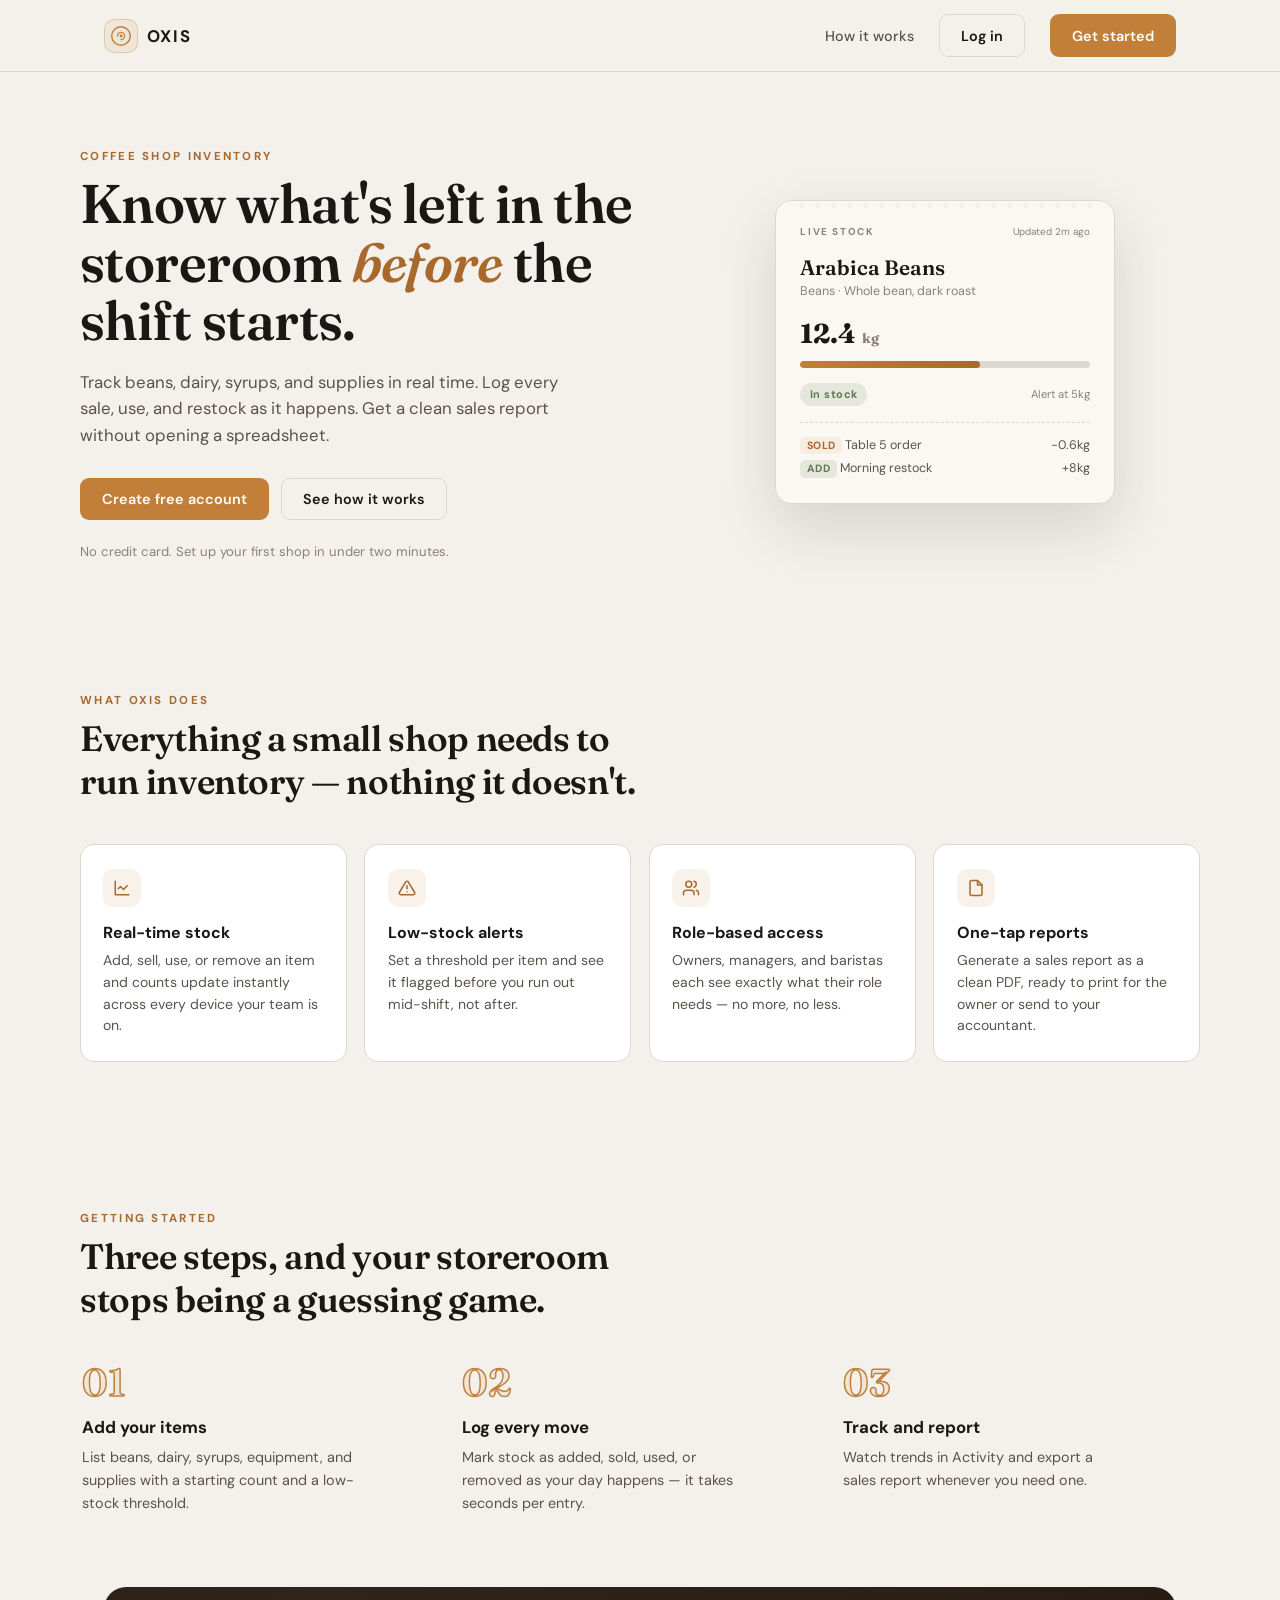
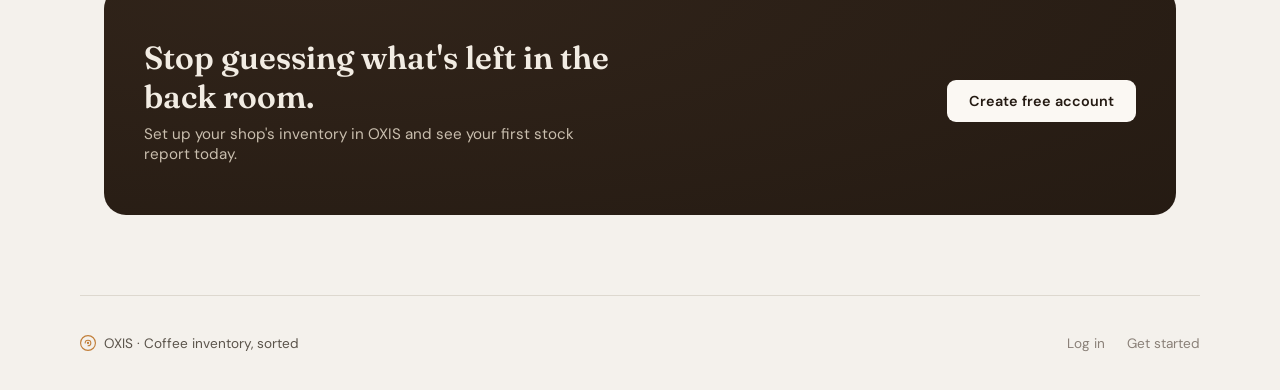
==== index.html @ 385cb4ac "Update index.html" ====
<!DOCTYPE html>
<html lang="en">
<head>
<meta charset="UTF-8">
<meta name="viewport" content="width=device-width, initial-scale=1.0">
<title>OXIS — Coffee Inventory, Sorted</title>
<meta name="description" content="OXIS helps coffee shops track beans, dairy, syrups, and supplies in real time, log every sale and restock, and generate reports in one click.">
<link rel="preconnect" href="https://fonts.googleapis.com">
<link href="https://fonts.googleapis.com/css2?family=Fraunces:opsz,wght@9..144,500;9..144,600;9..144,700&family=DM+Sans:ital,opsz,wght@0,9..40,400;0,9..40,500;0,9..40,600;0,9..40,700;1,9..40,400&display=swap" rel="stylesheet">
<style>
  *,*::before,*::after{box-sizing:border-box;margin:0;padding:0;}
  :root{
    --bg:#f4f1ec;
    --bg2:#ffffff;
    --paper:#fbf8f3;
    --ink:#1a1714;
    --ink2:#5a534a;
    --ink3:#8a8078;
    --border:#ddd8cf;
    --accent:#c17f3a;
    --accent-h:#a8692c;
    --accent-soft:rgba(193,127,58,0.1);
    --ok:#5f7a52;
    --coffee:#241a12;
    --coffee2:#31241a;
    --serif:'Fraunces',serif;
    --sans:'DM Sans',sans-serif;
  }
  html{scroll-behavior:smooth;}
  body{
    font-family:var(--sans);
    background:var(--bg);
    color:var(--ink);
    -webkit-font-smoothing:antialiased;
    overflow-x:hidden;
  }
  a{color:inherit;text-decoration:none;}
  .wrap{max-width:1120px;margin:0 auto;padding:0 1.5rem;}
  .eyebrow{
    font-size:0.72rem;font-weight:700;letter-spacing:0.2em;text-transform:uppercase;
    color:var(--accent-h);
  }

  /* ── NAV ─────────────────────────────────────── */
  .nav{
    position:sticky;top:0;z-index:20;
    background:rgba(244,241,236,0.85);
    backdrop-filter:blur(10px);
    border-bottom:1px solid var(--border);
  }
  .nav-inner{
    max-width:1120px;margin:0 auto;padding:0.9rem 1.5rem;
    display:flex;align-items:center;justify-content:space-between;
  }
  .nav-brand{display:flex;align-items:center;gap:0.55rem;}
  .nav-logo{
    width:34px;height:34px;border-radius:10px;
    background:var(--accent-soft);border:1px solid rgba(193,127,58,0.3);
    display:flex;align-items:center;justify-content:center;
  }
  .nav-name{font-weight:700;letter-spacing:0.1em;font-size:1.05rem;color:var(--ink);}
  .nav-cta{
    display:flex;align-items:center;gap:1.6rem;
  }
  .nav-link{font-size:0.9rem;font-weight:500;color:var(--ink2);}
  .btn{
    display:inline-flex;align-items:center;justify-content:center;gap:0.5rem;
    font-family:var(--sans);font-weight:600;font-size:0.9rem;
    padding:0.7rem 1.3rem;border-radius:9px;border:1px solid transparent;
    cursor:pointer;transition:transform 0.15s ease, box-shadow 0.15s ease, background 0.15s ease;
    white-space:nowrap;
  }
  .btn-primary{background:var(--accent);color:#fff;}
  .btn-primary:hover{background:var(--accent-h);transform:translateY(-1px);box-shadow:0 8px 20px rgba(193,127,58,0.35);}
  .btn-ghost{background:transparent;border-color:var(--border);color:var(--ink);}
  .btn-ghost:hover{border-color:var(--accent);color:var(--accent-h);}
  .btn-dark{background:var(--paper);color:var(--coffee);}
  .btn-dark:hover{background:#fff;transform:translateY(-1px);}

  /* ── HERO ────────────────────────────────────── */
  .hero{
    padding:4.5rem 0 3.5rem;
    display:grid;grid-template-columns:1.05fr 0.95fr;gap:3rem;align-items:center;
  }
  .hero h1{
    font-family:var(--serif);
    font-size:clamp(2.1rem,4.4vw,3.4rem);
    font-weight:600;line-height:1.08;letter-spacing:-0.01em;
    margin:0.6rem 0 1.1rem;
  }
  .hero h1 em{font-style:italic;color:var(--accent-h);}
  .hero p{
    font-size:1.05rem;line-height:1.6;color:var(--ink2);max-width:480px;margin-bottom:1.8rem;
  }
  .hero-actions{display:flex;gap:0.8rem;flex-wrap:wrap;margin-bottom:1.4rem;}
  .hero-note{font-size:0.82rem;color:var(--ink3);}

  .anim{opacity:0;transform:translateY(14px);animation:rise 0.7s ease forwards;}
  @keyframes rise{to{opacity:1;transform:translateY(0);}}

  /* ── TICKET (signature element) ─────────────── */
  .ticket-stage{display:flex;justify-content:center;}
  .ticket{
    width:100%;max-width:340px;background:var(--paper);
    border:1px solid var(--border);border-radius:16px;
    box-shadow:0 24px 60px rgba(36,26,18,0.14);
    padding:1.5rem 1.5rem 1.7rem;position:relative;
  }
  .ticket::before{
    content:"";position:absolute;top:-1px;left:18px;right:18px;height:10px;
    background-image:radial-gradient(circle, var(--bg) 3px, transparent 3.2px);
    background-size:16px 16px;background-position:0 -3px;
  }
  .ticket-top{display:flex;justify-content:space-between;align-items:flex-start;margin-bottom:1.1rem;}
  .ticket-tag{font-size:0.62rem;letter-spacing:0.16em;text-transform:uppercase;color:var(--ink3);font-weight:700;}
  .ticket-lot{font-size:0.62rem;color:var(--ink3);}
  .ticket-name{font-family:var(--serif);font-size:1.3rem;font-weight:600;margin-bottom:0.15rem;}
  .ticket-cat{font-size:0.78rem;color:var(--ink3);margin-bottom:1.1rem;}
  .ticket-row{display:flex;justify-content:space-between;align-items:baseline;margin-bottom:0.4rem;}
  .ticket-qty{font-size:1.7rem;font-weight:700;font-family:var(--serif);}
  .ticket-unit{font-size:0.85rem;color:var(--ink3);}
  .ticket-bar-track{height:7px;border-radius:5px;background:var(--border);overflow:hidden;margin:0.7rem 0 0.9rem;}
  .ticket-bar-fill{
    height:100%;width:0%;border-radius:5px;
    background:linear-gradient(90deg,var(--accent),var(--accent-h));
    animation:fill 1.6s 0.4s cubic-bezier(.2,.7,.3,1) forwards;
  }
  @keyframes fill{to{width:62%;}}
  .ticket-foot{display:flex;justify-content:space-between;align-items:center;}
  .pill{
    font-size:0.68rem;font-weight:700;letter-spacing:0.04em;
    padding:0.28rem 0.6rem;border-radius:99px;
  }
  .pill-ok{background:rgba(95,122,82,0.14);color:var(--ok);}
  .ticket-updated{font-size:0.7rem;color:var(--ink3);}
  .ticket-log{
    margin-top:1rem;padding-top:0.9rem;border-top:1px dashed var(--border);
    display:flex;flex-direction:column;gap:0.45rem;
  }
  .log-row{display:flex;justify-content:space-between;font-size:0.78rem;color:var(--ink2);}
  .log-tag{font-weight:700;font-size:0.66rem;letter-spacing:0.05em;padding:0.15rem 0.4rem;border-radius:5px;}
  .log-add{background:rgba(95,122,82,0.14);color:var(--ok);}
  .log-sell{background:var(--accent-soft);color:var(--accent-h);}

  /* ── FEATURES ────────────────────────────────── */
  .section{padding:4.5rem 0;}
  .section-head{max-width:560px;margin-bottom:2.6rem;}
  .section-head h2{
    font-family:var(--serif);font-weight:600;font-size:clamp(1.6rem,3vw,2.2rem);
    margin-top:0.5rem;letter-spacing:-0.01em;
  }
  .feature-grid{display:grid;grid-template-columns:repeat(4,1fr);gap:1.1rem;}
  .feature-card{
    background:var(--bg2);border:1px solid var(--border);border-radius:14px;
    padding:1.5rem 1.4rem;transition:transform 0.18s ease, box-shadow 0.18s ease;
  }
  .feature-card:hover{transform:translateY(-4px);box-shadow:0 16px 30px rgba(0,0,0,0.06);}
  .feature-icon{
    width:38px;height:38px;border-radius:10px;background:var(--accent-soft);
    display:flex;align-items:center;justify-content:center;margin-bottom:0.9rem;color:var(--accent-h);
  }
  .feature-card h3{font-size:1rem;font-weight:700;margin-bottom:0.45rem;}
  .feature-card p{font-size:0.88rem;color:var(--ink2);line-height:1.55;}

  /* ── HOW IT WORKS ────────────────────────────── */
  .steps{display:grid;grid-template-columns:repeat(3,1fr);gap:1.4rem;}
  .step{position:relative;padding-left:0.1rem;}
  .step-num{
    font-family:var(--serif);font-size:2.4rem;font-weight:600;color:var(--accent-soft);
    -webkit-text-stroke:1.5px var(--accent);
    line-height:1;margin-bottom:0.9rem;display:block;
  }
  .step h3{font-size:1.05rem;font-weight:700;margin-bottom:0.5rem;}
  .step p{font-size:0.9rem;color:var(--ink2);line-height:1.6;max-width:280px;}

  /* ── CTA BAND ────────────────────────────────── */
  .cta-band{
    background:radial-gradient(120% 160% at 20% 0%, var(--coffee2), var(--coffee));
    color:#f2ece3;border-radius:22px;padding:3.2rem 2.5rem;
    display:flex;align-items:center;justify-content:space-between;gap:2rem;flex-wrap:wrap;
  }
  .cta-band h2{font-family:var(--serif);font-weight:600;font-size:clamp(1.5rem,3vw,2rem);max-width:480px;}
  .cta-band p{color:#c9beae;margin-top:0.5rem;max-width:440px;font-size:0.95rem;}

  /* ── FOOTER ──────────────────────────────────── */
  .footer{border-top:1px solid var(--border);padding:2.4rem 0;}
  .footer-inner{display:flex;justify-content:space-between;align-items:center;flex-wrap:wrap;gap:1rem;}
  .footer-brand{display:flex;align-items:center;gap:0.5rem;color:var(--ink2);font-size:0.85rem;}
  .footer-links{display:flex;gap:1.4rem;font-size:0.85rem;color:var(--ink3);}
  .footer-links a:hover{color:var(--accent-h);}

  @media (max-width:900px){
    .hero{grid-template-columns:1fr;padding-top:3rem;}
    .ticket-stage{order:-1;}
    .feature-grid{grid-template-columns:repeat(2,1fr);}
    .steps{grid-template-columns:1fr;}
    .cta-band{flex-direction:column;align-items:flex-start;}
  }
  @media (prefers-reduced-motion: reduce){
    .anim,.ticket-bar-fill{animation:none !important;opacity:1 !important;transform:none !important;width:62% !important;}
  }
</style>
</head>
<body>

<nav class="nav">
  <div class="nav-inner">
    <div class="nav-brand">
      <div class="nav-logo">
        <svg width="20" height="20" viewBox="0 0 28 28" fill="none"><circle cx="14" cy="14" r="13" stroke="var(--accent)" stroke-width="2"/><path d="M9 14c0-2.76 2.24-5 5-5s5 2.24 5 5-2.24 5-5 5" stroke="var(--accent)" stroke-width="1.8" stroke-linecap="round"/><circle cx="14" cy="14" r="2" fill="var(--accent)"/></svg>
      </div>
      <span class="nav-name">OXIS</span>
    </div>
    <div class="nav-cta">
      <a class="nav-link" href="#how">How it works</a>
      <a class="btn btn-ghost" href="app.html">Log in</a>
      <a class="btn btn-primary" href="app.html">Get started</a>
    </div>
  </div>
</nav>

<header class="hero wrap">
  <div>
    <span class="eyebrow anim">Coffee shop inventory</span>
    <h1 class="anim" style="animation-delay:0.05s">Know what's left in the storeroom <em>before</em> the shift starts.</h1>
    <p class="anim" style="animation-delay:0.1s">Track beans, dairy, syrups, and supplies in real time. Log every sale, use, and restock as it happens. Get a clean sales report without opening a spreadsheet.</p>
    <div class="hero-actions anim" style="animation-delay:0.15s">
      <a class="btn btn-primary" href="app.html">Create free account</a>
      <a class="btn btn-ghost" href="#how">See how it works</a>
    </div>
    <div class="hero-note anim" style="animation-delay:0.2s">No credit card. Set up your first shop in under two minutes.</div>
  </div>

  <div class="ticket-stage anim" style="animation-delay:0.1s">
    <div class="ticket">
      <div class="ticket-top">
        <span class="ticket-tag">Live stock</span>
        <span class="ticket-lot">Updated 2m ago</span>
      </div>
      <div class="ticket-name">Arabica Beans</div>
      <div class="ticket-cat">Beans · Whole bean, dark roast</div>
      <div class="ticket-row">
        <span class="ticket-qty">12.4 <span class="ticket-unit">kg</span></span>
      </div>
      <div class="ticket-bar-track"><div class="ticket-bar-fill"></div></div>
      <div class="ticket-foot">
        <span class="pill pill-ok">In stock</span>
        <span class="ticket-updated">Alert at 5kg</span>
      </div>
      <div class="ticket-log">
        <div class="log-row"><span><span class="log-tag log-sell">SOLD</span> Table 5 order</span><span>−0.6kg</span></div>
        <div class="log-row"><span><span class="log-tag log-add">ADD</span> Morning restock</span><span>+8kg</span></div>
      </div>
    </div>
  </div>
</header>

<section class="section wrap">
  <div class="section-head">
    <span class="eyebrow">What OXIS does</span>
    <h2>Everything a small shop needs to run inventory — nothing it doesn't.</h2>
  </div>
  <div class="feature-grid">
    <div class="feature-card">
      <div class="feature-icon"><svg width="18" height="18" viewBox="0 0 24 24" fill="none" stroke="currentColor" stroke-width="2" stroke-linecap="round" stroke-linejoin="round"><path d="M3 3v18h18"/><path d="m19 9-5 5-4-4-3 3"/></svg></div>
      <h3>Real-time stock</h3>
      <p>Add, sell, use, or remove an item and counts update instantly across every device your team is on.</p>
    </div>
    <div class="feature-card">
      <div class="feature-icon"><svg width="18" height="18" viewBox="0 0 24 24" fill="none" stroke="currentColor" stroke-width="2" stroke-linecap="round" stroke-linejoin="round"><path d="M10.29 3.86 1.82 18a2 2 0 0 0 1.71 3h16.94a2 2 0 0 0 1.71-3L13.71 3.86a2 2 0 0 0-3.42 0Z"/><line x1="12" x2="12" y1="9" y2="13"/><line x1="12" x2="12.01" y1="17" y2="17"/></svg></div>
      <h3>Low-stock alerts</h3>
      <p>Set a threshold per item and see it flagged before you run out mid-shift, not after.</p>
    </div>
    <div class="feature-card">
      <div class="feature-icon"><svg width="18" height="18" viewBox="0 0 24 24" fill="none" stroke="currentColor" stroke-width="2" stroke-linecap="round" stroke-linejoin="round"><path d="M16 21v-2a4 4 0 0 0-4-4H6a4 4 0 0 0-4 4v2"/><circle cx="9" cy="7" r="4"/><path d="M22 21v-2a4 4 0 0 0-3-3.87"/><path d="M16 3.13a4 4 0 0 1 0 7.75"/></svg></div>
      <h3>Role-based access</h3>
      <p>Owners, managers, and baristas each see exactly what their role needs — no more, no less.</p>
    </div>
    <div class="feature-card">
      <div class="feature-icon"><svg width="18" height="18" viewBox="0 0 24 24" fill="none" stroke="currentColor" stroke-width="2" stroke-linecap="round" stroke-linejoin="round"><path d="M14 2H6a2 2 0 0 0-2 2v16a2 2 0 0 0 2 2h12a2 2 0 0 0 2-2V8z"/><polyline points="14 2 14 8 20 8"/></svg></div>
      <h3>One-tap reports</h3>
      <p>Generate a sales report as a clean PDF, ready to print for the owner or send to your accountant.</p>
    </div>
  </div>
</section>

<section class="section wrap" id="how">
  <div class="section-head">
    <span class="eyebrow">Getting started</span>
    <h2>Three steps, and your storeroom stops being a guessing game.</h2>
  </div>
  <div class="steps">
    <div class="step">
      <span class="step-num">01</span>
      <h3>Add your items</h3>
      <p>List beans, dairy, syrups, equipment, and supplies with a starting count and a low-stock threshold.</p>
    </div>
    <div class="step">
      <span class="step-num">02</span>
      <h3>Log every move</h3>
      <p>Mark stock as added, sold, used, or removed as your day happens — it takes seconds per entry.</p>
    </div>
    <div class="step">
      <span class="step-num">03</span>
      <h3>Track and report</h3>
      <p>Watch trends in Activity and export a sales report whenever you need one.</p>
    </div>
  </div>
</section>

<section class="wrap" style="padding-bottom:5rem;">
  <div class="cta-band">
    <div>
      <h2>Stop guessing what's left in the back room.</h2>
      <p>Set up your shop's inventory in OXIS and see your first stock report today.</p>
    </div>
    <a class="btn btn-dark" href="app.html">Create free account</a>
  </div>
</section>

<footer class="footer wrap">
  <div class="footer-inner">
    <div class="footer-brand">
      <svg width="16" height="16" viewBox="0 0 28 28" fill="none"><circle cx="14" cy="14" r="13" stroke="var(--accent)" stroke-width="2"/><path d="M9 14c0-2.76 2.24-5 5-5s5 2.24 5 5-2.24 5-5 5" stroke="var(--accent)" stroke-width="1.8" stroke-linecap="round"/><circle cx="14" cy="14" r="2" fill="var(--accent)"/></svg>
      <span>OXIS · Coffee inventory, sorted</span>
    </div>
    <div class="footer-links">
      <a href="app.html">Log in</a>
      <a href="app.html">Get started</a>
    </div>
  </div>
</footer>

</body>
</html>
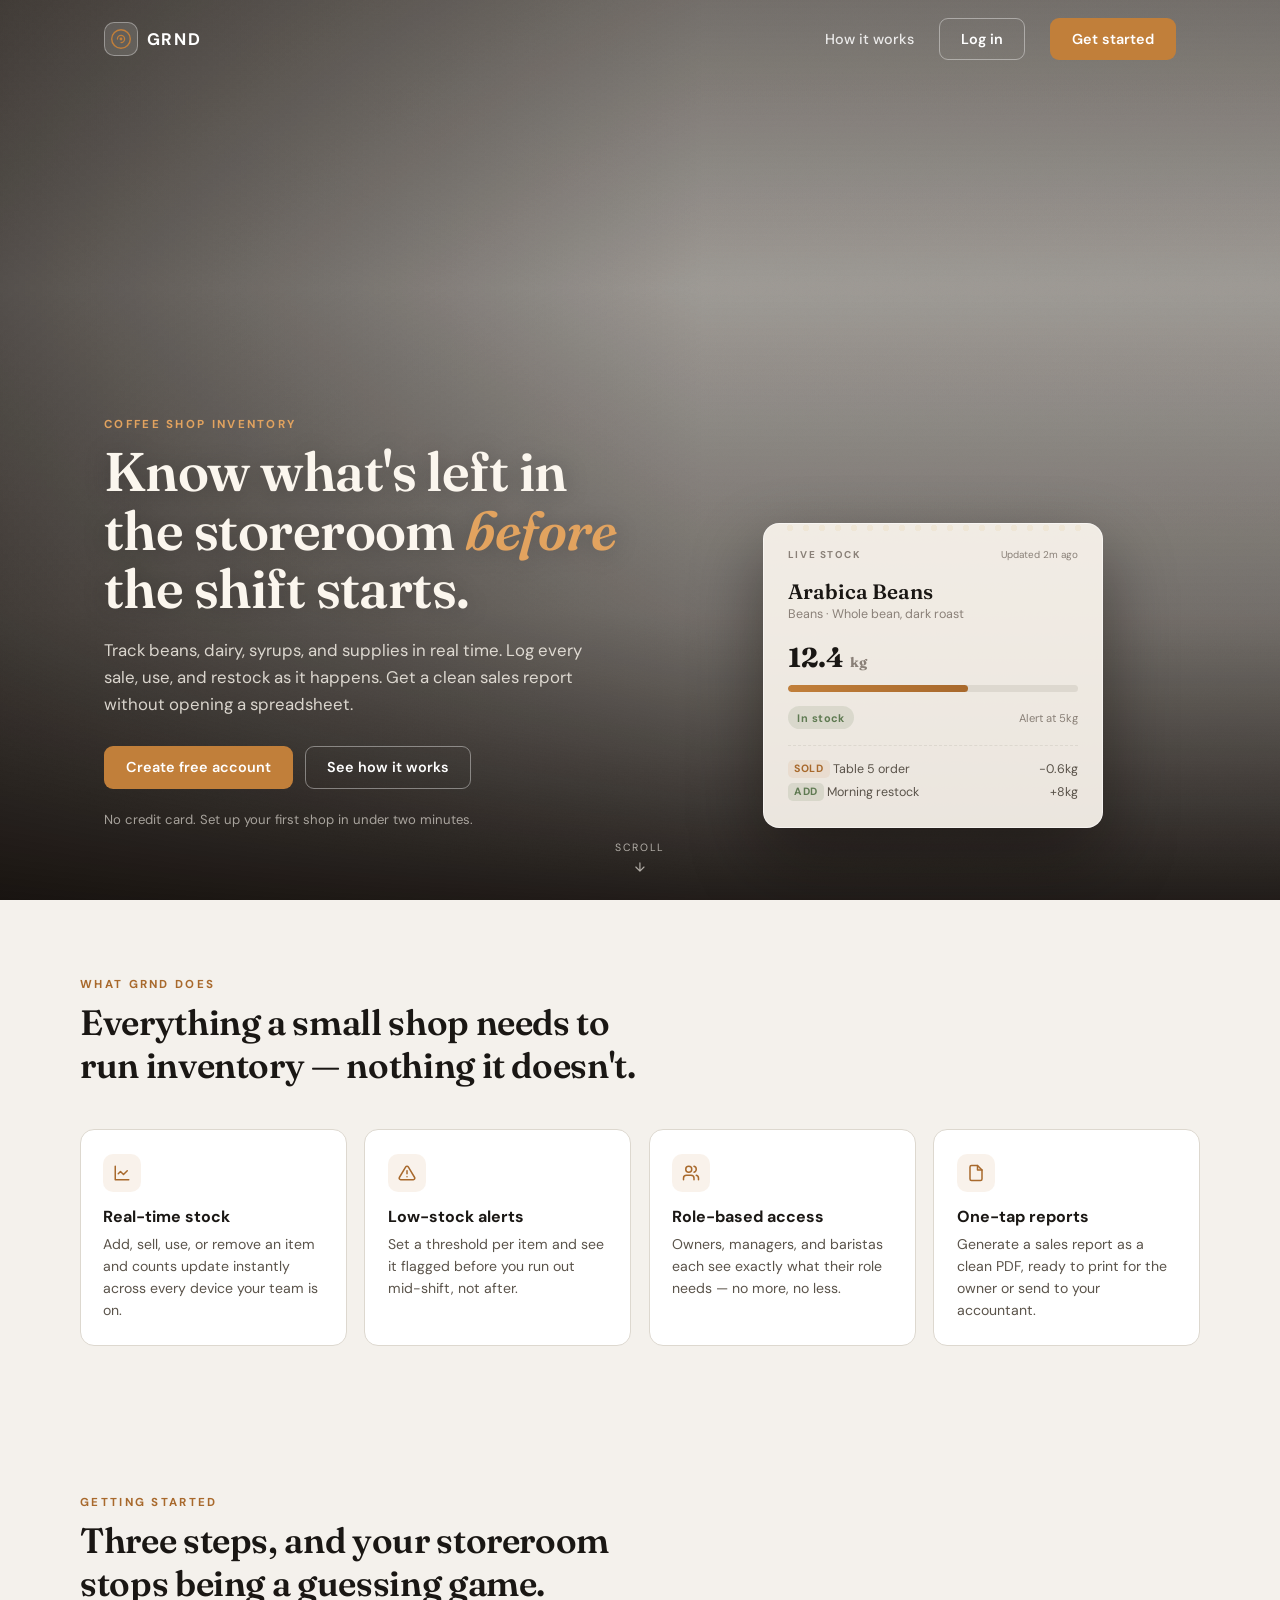
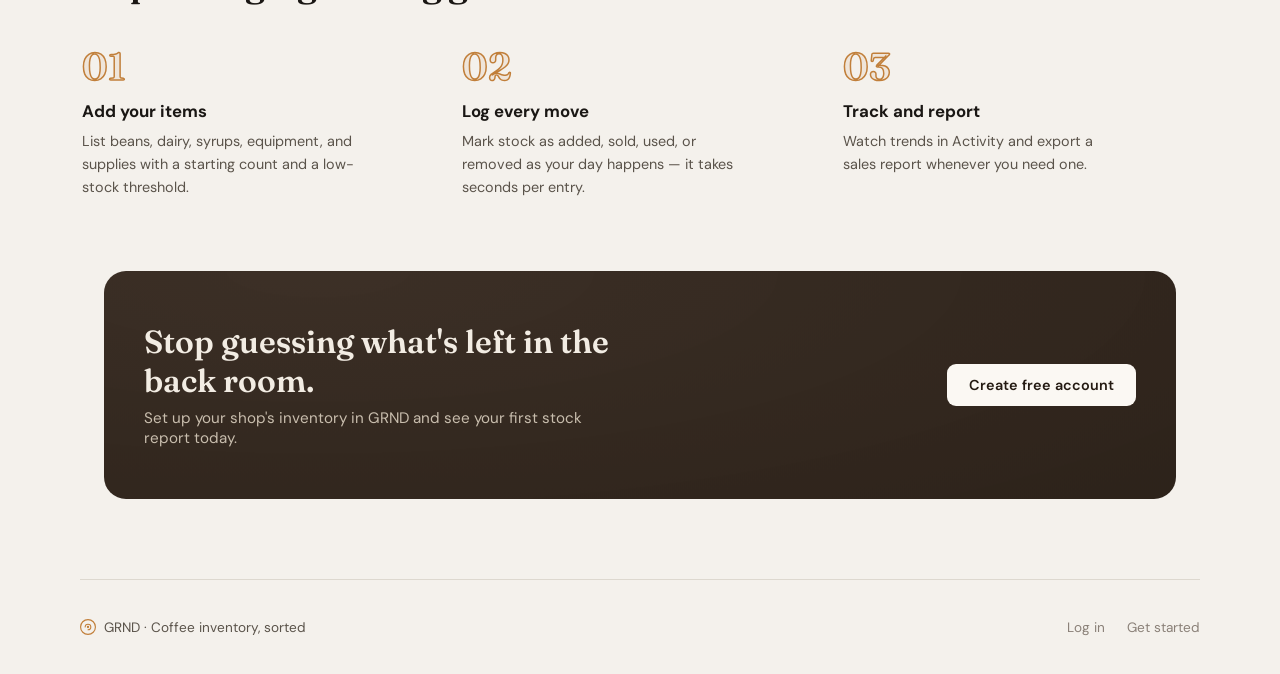
==== commit d1a7d79d: "Update index.html" ====
--- a/index.html
+++ b/index.html
@@ -3,8 +3,8 @@
 <head>
 <meta charset="UTF-8">
 <meta name="viewport" content="width=device-width, initial-scale=1.0">
-<title>OXIS — Coffee Inventory, Sorted</title>
-<meta name="description" content="OXIS helps coffee shops track beans, dairy, syrups, and supplies in real time, log every sale and restock, and generate reports in one click.">
+<title>GRND — Coffee Inventory, Sorted</title>
+<meta name="description" content="GRND helps coffee shops track beans, dairy, syrups, and supplies in real time, log every sale and restock, and generate reports in one click.">
 <link rel="preconnect" href="https://fonts.googleapis.com">
 <link href="https://fonts.googleapis.com/css2?family=Fraunces:opsz,wght@9..144,500;9..144,600;9..144,700&family=DM+Sans:ital,opsz,wght@0,9..40,400;0,9..40,500;0,9..40,600;0,9..40,700;1,9..40,400&display=swap" rel="stylesheet">
 <style>
@@ -25,6 +25,8 @@
     --coffee2:#31241a;
     --serif:'Fraunces',serif;
     --sans:'DM Sans',sans-serif;
+    --cream:#f4ede2;
+    --grain-op:0.05;
   }
   html{scroll-behavior:smooth;}
   body{
@@ -43,72 +45,124 @@
 
   /* ── NAV ─────────────────────────────────────── */
   .nav{
-    position:sticky;top:0;z-index:20;
-    background:rgba(244,241,236,0.85);
+    position:fixed;top:0;left:0;right:0;z-index:100;
+    background:transparent;
+    border-bottom:1px solid transparent;
+    transition:background 0.35s ease, border-color 0.35s ease, backdrop-filter 0.35s ease;
+  }
+  .nav.scrolled{
+    background:rgba(244,241,236,0.88);
     backdrop-filter:blur(10px);
     border-bottom:1px solid var(--border);
   }
   .nav-inner{
-    max-width:1120px;margin:0 auto;padding:0.9rem 1.5rem;
+    max-width:1120px;margin:0 auto;padding:1.1rem 1.5rem;
     display:flex;align-items:center;justify-content:space-between;
   }
   .nav-brand{display:flex;align-items:center;gap:0.55rem;}
   .nav-logo{
     width:34px;height:34px;border-radius:10px;
-    background:var(--accent-soft);border:1px solid rgba(193,127,58,0.3);
+    background:rgba(255,255,255,0.12);border:1px solid rgba(255,255,255,0.35);
     display:flex;align-items:center;justify-content:center;
-  }
-  .nav-name{font-weight:700;letter-spacing:0.1em;font-size:1.05rem;color:var(--ink);}
+    transition:background 0.35s ease, border-color 0.35s ease;
+  }
+  .nav.scrolled .nav-logo{background:var(--accent-soft);border-color:rgba(193,127,58,0.3);}
+  .nav-name{font-weight:700;letter-spacing:0.1em;font-size:1.05rem;color:#fff;transition:color 0.35s ease;}
+  .nav.scrolled .nav-name{color:var(--ink);}
   .nav-cta{
     display:flex;align-items:center;gap:1.6rem;
   }
-  .nav-link{font-size:0.9rem;font-weight:500;color:var(--ink2);}
+  .nav-link{font-size:0.9rem;font-weight:500;color:rgba(255,255,255,0.85);transition:color 0.35s ease;}
+  .nav.scrolled .nav-link{color:var(--ink2);}
   .btn{
     display:inline-flex;align-items:center;justify-content:center;gap:0.5rem;
     font-family:var(--sans);font-weight:600;font-size:0.9rem;
     padding:0.7rem 1.3rem;border-radius:9px;border:1px solid transparent;
-    cursor:pointer;transition:transform 0.15s ease, box-shadow 0.15s ease, background 0.15s ease;
+    cursor:pointer;transition:transform 0.15s ease, box-shadow 0.15s ease, background 0.15s ease, color 0.15s ease, border-color 0.15s ease;
     white-space:nowrap;
   }
   .btn-primary{background:var(--accent);color:#fff;}
   .btn-primary:hover{background:var(--accent-h);transform:translateY(-1px);box-shadow:0 8px 20px rgba(193,127,58,0.35);}
-  .btn-ghost{background:transparent;border-color:var(--border);color:var(--ink);}
-  .btn-ghost:hover{border-color:var(--accent);color:var(--accent-h);}
+  .btn-ghost{background:transparent;border-color:rgba(255,255,255,0.4);color:#fff;}
+  .nav.scrolled .btn-ghost{border-color:var(--border);color:var(--ink);}
+  .btn-ghost:hover{border-color:var(--accent);color:var(--accent-h) !important;}
   .btn-dark{background:var(--paper);color:var(--coffee);}
   .btn-dark:hover{background:#fff;transform:translateY(-1px);}
 
   /* ── HERO ────────────────────────────────────── */
   .hero{
-    padding:4.5rem 0 3.5rem;
-    display:grid;grid-template-columns:1.05fr 0.95fr;gap:3rem;align-items:center;
+    position:relative;
+    min-height:100vh;
+    display:flex;align-items:flex-end;
+    overflow:hidden;
+    isolation:isolate;
+  }
+  .hero-bg{
+    position:absolute;inset:0;z-index:-3;
+    background-image:url('images/hero-espresso.jpg');
+    background-size:cover;
+    background-position:center 30%;
+    transform:scale(1.03);
+  }
+  .hero-bg::after{content:"";}
+  .hero-overlay{
+    position:absolute;inset:0;z-index:-2;
+    background:
+      linear-gradient(180deg, rgba(20,14,9,0.55) 0%, rgba(20,14,9,0.35) 32%, rgba(20,14,9,0.55) 68%, rgba(15,10,7,0.92) 100%),
+      linear-gradient(90deg, rgba(15,10,7,0.55) 0%, rgba(15,10,7,0.05) 55%);
+  }
+  .hero-grain{
+    position:absolute;inset:0;z-index:-1;
+    opacity:var(--grain-op);
+    background-image:url("data:image/svg+xml,%3Csvg xmlns='http://www.w3.org/2000/svg' width='120' height='120'%3E%3Cfilter id='n'%3E%3CfeTurbulence type='fractalNoise' baseFrequency='0.9' numOctaves='2' stitchTiles='stitch'/%3E%3C/filter%3E%3Crect width='100%25' height='100%25' filter='url(%23n)'/%3E%3C/svg%3E");
+    mix-blend-mode:overlay;
+  }
+  .hero-inner{
+    position:relative;z-index:1;
+    width:100%;max-width:1120px;margin:0 auto;padding:0 1.5rem;
+    display:grid;grid-template-columns:1.05fr 0.95fr;gap:3rem;align-items:end;
+    padding-bottom:4.5rem;padding-top:8rem;
   }
   .hero h1{
     font-family:var(--serif);
     font-size:clamp(2.1rem,4.4vw,3.4rem);
     font-weight:600;line-height:1.08;letter-spacing:-0.01em;
     margin:0.6rem 0 1.1rem;
-  }
-  .hero h1 em{font-style:italic;color:var(--accent-h);}
+    color:#fbf6ee;
+    text-shadow:0 2px 24px rgba(0,0,0,0.25);
+  }
+  .hero h1 em{font-style:italic;color:#e2a35f;}
   .hero p{
-    font-size:1.05rem;line-height:1.6;color:var(--ink2);max-width:480px;margin-bottom:1.8rem;
+    font-size:1.05rem;line-height:1.6;color:rgba(251,246,238,0.82);max-width:480px;margin-bottom:1.8rem;
   }
   .hero-actions{display:flex;gap:0.8rem;flex-wrap:wrap;margin-bottom:1.4rem;}
-  .hero-note{font-size:0.82rem;color:var(--ink3);}
+  .hero-note{font-size:0.82rem;color:rgba(251,246,238,0.6);}
+  .hero .eyebrow{color:#e2a35f;}
 
   .anim{opacity:0;transform:translateY(14px);animation:rise 0.7s ease forwards;}
   @keyframes rise{to{opacity:1;transform:translateY(0);}}
+
+  .scroll-cue{
+    position:absolute;bottom:1.6rem;left:50%;transform:translateX(-50%);z-index:1;
+    display:flex;flex-direction:column;align-items:center;gap:0.4rem;
+    color:rgba(251,246,238,0.65);font-size:0.66rem;letter-spacing:0.16em;text-transform:uppercase;
+    animation:bob 2.2s ease-in-out infinite;
+  }
+  @keyframes bob{0%,100%{transform:translate(-50%,0);}50%{transform:translate(-50%,6px);}}
 
   /* ── TICKET (signature element) ─────────────── */
   .ticket-stage{display:flex;justify-content:center;}
   .ticket{
-    width:100%;max-width:340px;background:var(--paper);
-    border:1px solid var(--border);border-radius:16px;
-    box-shadow:0 24px 60px rgba(36,26,18,0.14);
+    width:100%;max-width:340px;
+    background:rgba(251,246,238,0.92);
+    backdrop-filter:blur(14px);
+    border:1px solid rgba(255,255,255,0.5);border-radius:16px;
+    box-shadow:0 30px 70px rgba(10,7,4,0.45);
     padding:1.5rem 1.5rem 1.7rem;position:relative;
   }
   .ticket::before{
     content:"";position:absolute;top:-1px;left:18px;right:18px;height:10px;
-    background-image:radial-gradient(circle, var(--bg) 3px, transparent 3.2px);
+    background-image:radial-gradient(circle, #efe6d6 3px, transparent 3.2px);
     background-size:16px 16px;background-position:0 -3px;
   }
   .ticket-top{display:flex;justify-content:space-between;align-items:flex-start;margin-bottom:1.1rem;}
@@ -175,9 +229,15 @@
 
   /* ── CTA BAND ────────────────────────────────── */
   .cta-band{
-    background:radial-gradient(120% 160% at 20% 0%, var(--coffee2), var(--coffee));
+    position:relative;
+    background:
+      radial-gradient(120% 160% at 20% 0%, rgba(49,36,26,0.94), rgba(36,26,18,0.97)),
+      url('images/hero-espresso.jpg');
+    background-size:cover, cover;
+    background-position:center, center 20%;
     color:#f2ece3;border-radius:22px;padding:3.2rem 2.5rem;
     display:flex;align-items:center;justify-content:space-between;gap:2rem;flex-wrap:wrap;
+    overflow:hidden;
   }
   .cta-band h2{font-family:var(--serif);font-weight:600;font-size:clamp(1.5rem,3vw,2rem);max-width:480px;}
   .cta-band p{color:#c9beae;margin-top:0.5rem;max-width:440px;font-size:0.95rem;}
@@ -190,7 +250,7 @@
   .footer-links a:hover{color:var(--accent-h);}
 
   @media (max-width:900px){
-    .hero{grid-template-columns:1fr;padding-top:3rem;}
+    .hero-inner{grid-template-columns:1fr;padding-top:6.5rem;}
     .ticket-stage{order:-1;}
     .feature-grid{grid-template-columns:repeat(2,1fr);}
     .steps{grid-template-columns:1fr;}
@@ -209,7 +269,7 @@
       <div class="nav-logo">
         <svg width="20" height="20" viewBox="0 0 28 28" fill="none"><circle cx="14" cy="14" r="13" stroke="var(--accent)" stroke-width="2"/><path d="M9 14c0-2.76 2.24-5 5-5s5 2.24 5 5-2.24 5-5 5" stroke="var(--accent)" stroke-width="1.8" stroke-linecap="round"/><circle cx="14" cy="14" r="2" fill="var(--accent)"/></svg>
       </div>
-      <span class="nav-name">OXIS</span>
+      <span class="nav-name">GRND</span>
     </div>
     <div class="nav-cta">
       <a class="nav-link" href="#how">How it works</a>
@@ -219,7 +279,11 @@
   </div>
 </nav>
 
-<header class="hero wrap">
+<header class="hero">
+  <div class="hero-bg"></div>
+  <div class="hero-overlay"></div>
+  <div class="hero-grain"></div>
+  <div class="hero-inner">
   <div>
     <span class="eyebrow anim">Coffee shop inventory</span>
     <h1 class="anim" style="animation-delay:0.05s">Know what's left in the storeroom <em>before</em> the shift starts.</h1>
@@ -253,11 +317,16 @@
       </div>
     </div>
   </div>
+  </div>
+  <div class="scroll-cue">
+    <span>Scroll</span>
+    <svg width="14" height="14" viewBox="0 0 24 24" fill="none" stroke="currentColor" stroke-width="2" stroke-linecap="round" stroke-linejoin="round"><path d="M12 5v14M5 12l7 7 7-7"/></svg>
+  </div>
 </header>
 
 <section class="section wrap">
   <div class="section-head">
-    <span class="eyebrow">What OXIS does</span>
+    <span class="eyebrow">What GRND does</span>
     <h2>Everything a small shop needs to run inventory — nothing it doesn't.</h2>
   </div>
   <div class="feature-grid">
@@ -312,7 +381,7 @@
   <div class="cta-band">
     <div>
       <h2>Stop guessing what's left in the back room.</h2>
-      <p>Set up your shop's inventory in OXIS and see your first stock report today.</p>
+      <p>Set up your shop's inventory in GRND and see your first stock report today.</p>
     </div>
     <a class="btn btn-dark" href="app.html">Create free account</a>
   </div>
@@ -322,7 +391,7 @@
   <div class="footer-inner">
     <div class="footer-brand">
       <svg width="16" height="16" viewBox="0 0 28 28" fill="none"><circle cx="14" cy="14" r="13" stroke="var(--accent)" stroke-width="2"/><path d="M9 14c0-2.76 2.24-5 5-5s5 2.24 5 5-2.24 5-5 5" stroke="var(--accent)" stroke-width="1.8" stroke-linecap="round"/><circle cx="14" cy="14" r="2" fill="var(--accent)"/></svg>
-      <span>OXIS · Coffee inventory, sorted</span>
+      <span>GRND · Coffee inventory, sorted</span>
     </div>
     <div class="footer-links">
       <a href="app.html">Log in</a>
@@ -331,5 +400,14 @@
   </div>
 </footer>
 
+<script>
+  const nav = document.querySelector('.nav');
+  const onScroll = () => {
+    if (window.scrollY > 60) nav.classList.add('scrolled');
+    else nav.classList.remove('scrolled');
+  };
+  window.addEventListener('scroll', onScroll, { passive: true });
+  onScroll();
+</script>
 </body>
 </html>
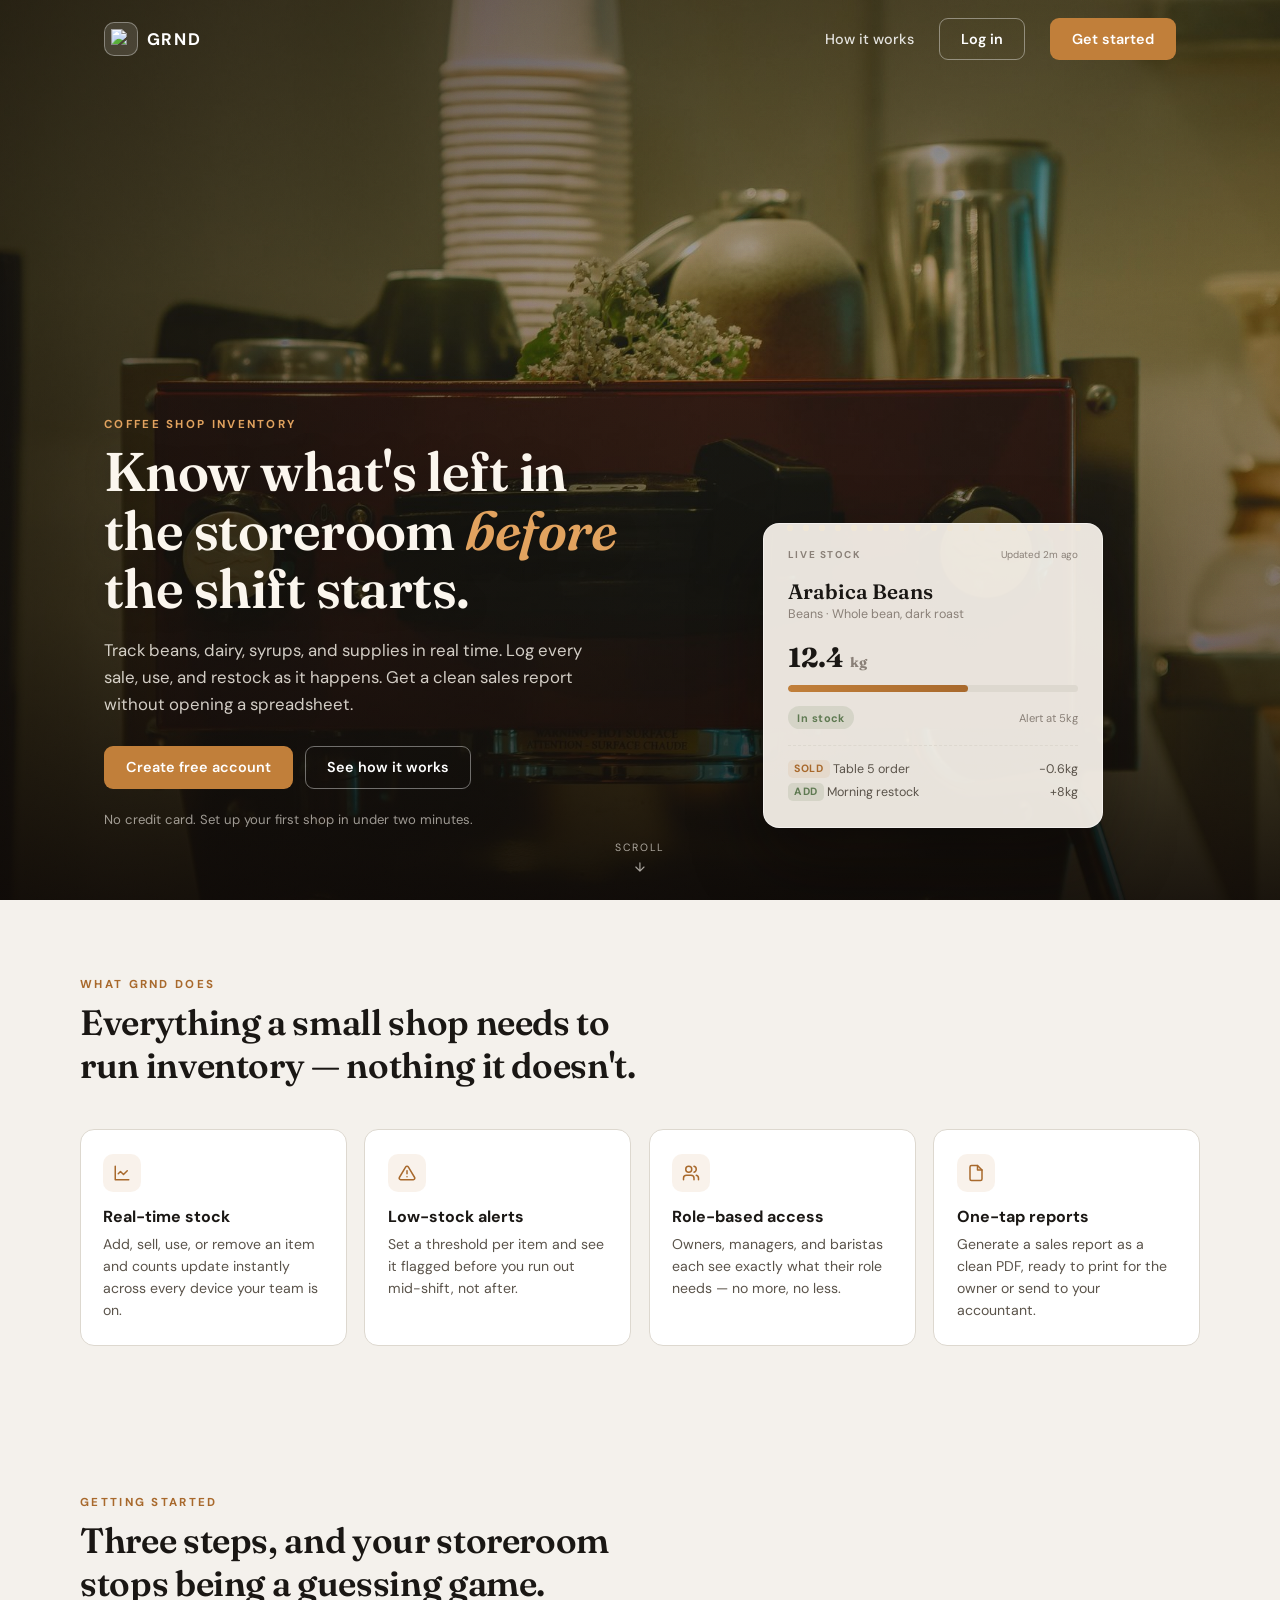
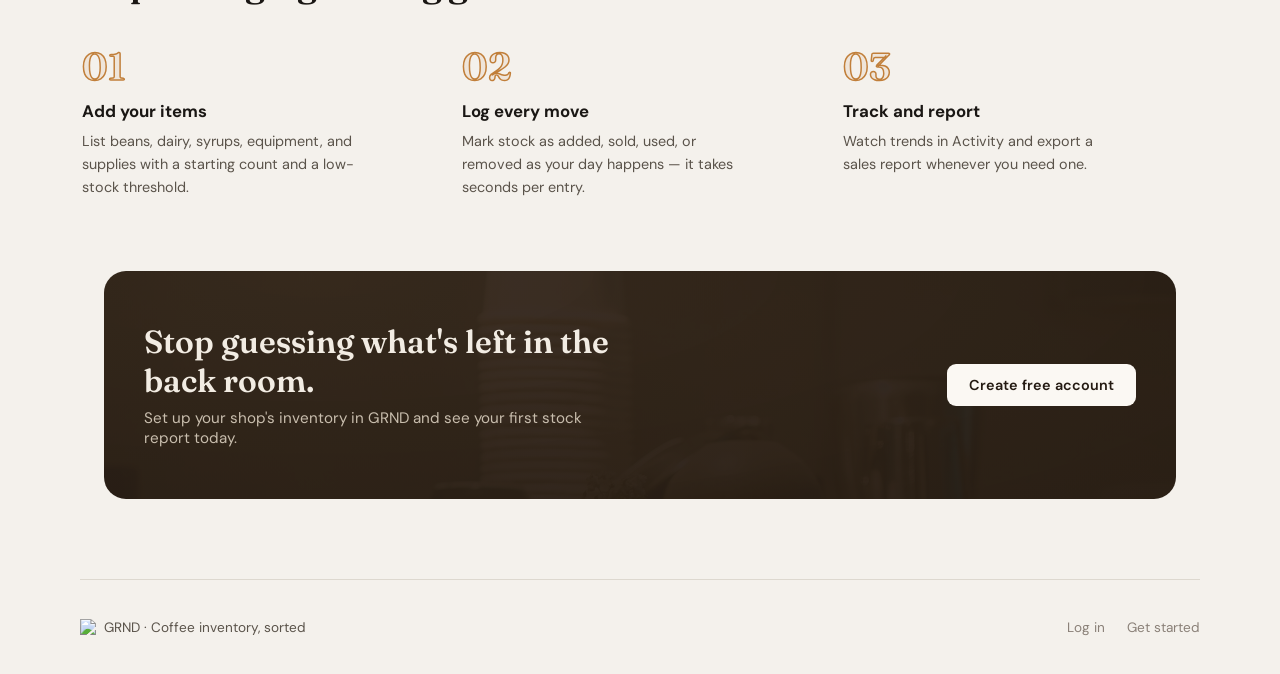
==== commit 9ead7604: "Update index.html" ====
--- a/index.html
+++ b/index.html
@@ -4,6 +4,7 @@
 <meta charset="UTF-8">
 <meta name="viewport" content="width=device-width, initial-scale=1.0">
 <title>GRND — Coffee Inventory, Sorted</title>
+<link rel="icon" type="image/png" href="images/logo-mark.png">
 <meta name="description" content="GRND helps coffee shops track beans, dairy, syrups, and supplies in real time, log every sale and restock, and generate reports in one click.">
 <link rel="preconnect" href="https://fonts.googleapis.com">
 <link href="https://fonts.googleapis.com/css2?family=Fraunces:opsz,wght@9..144,500;9..144,600;9..144,700&family=DM+Sans:ital,opsz,wght@0,9..40,400;0,9..40,500;0,9..40,600;0,9..40,700;1,9..40,400&display=swap" rel="stylesheet">
@@ -267,7 +268,7 @@
   <div class="nav-inner">
     <div class="nav-brand">
       <div class="nav-logo">
-        <svg width="20" height="20" viewBox="0 0 28 28" fill="none"><circle cx="14" cy="14" r="13" stroke="var(--accent)" stroke-width="2"/><path d="M9 14c0-2.76 2.24-5 5-5s5 2.24 5 5-2.24 5-5 5" stroke="var(--accent)" stroke-width="1.8" stroke-linecap="round"/><circle cx="14" cy="14" r="2" fill="var(--accent)"/></svg>
+        <img src="images/logo-mark.png" width="20" height="20" alt="GRND" style="object-fit:contain;">
       </div>
       <span class="nav-name">GRND</span>
     </div>
@@ -390,7 +391,7 @@
 <footer class="footer wrap">
   <div class="footer-inner">
     <div class="footer-brand">
-      <svg width="16" height="16" viewBox="0 0 28 28" fill="none"><circle cx="14" cy="14" r="13" stroke="var(--accent)" stroke-width="2"/><path d="M9 14c0-2.76 2.24-5 5-5s5 2.24 5 5-2.24 5-5 5" stroke="var(--accent)" stroke-width="1.8" stroke-linecap="round"/><circle cx="14" cy="14" r="2" fill="var(--accent)"/></svg>
+      <img src="images/logo-mark.png" width="16" height="16" alt="GRND" style="object-fit:contain;">
       <span>GRND · Coffee inventory, sorted</span>
     </div>
     <div class="footer-links">
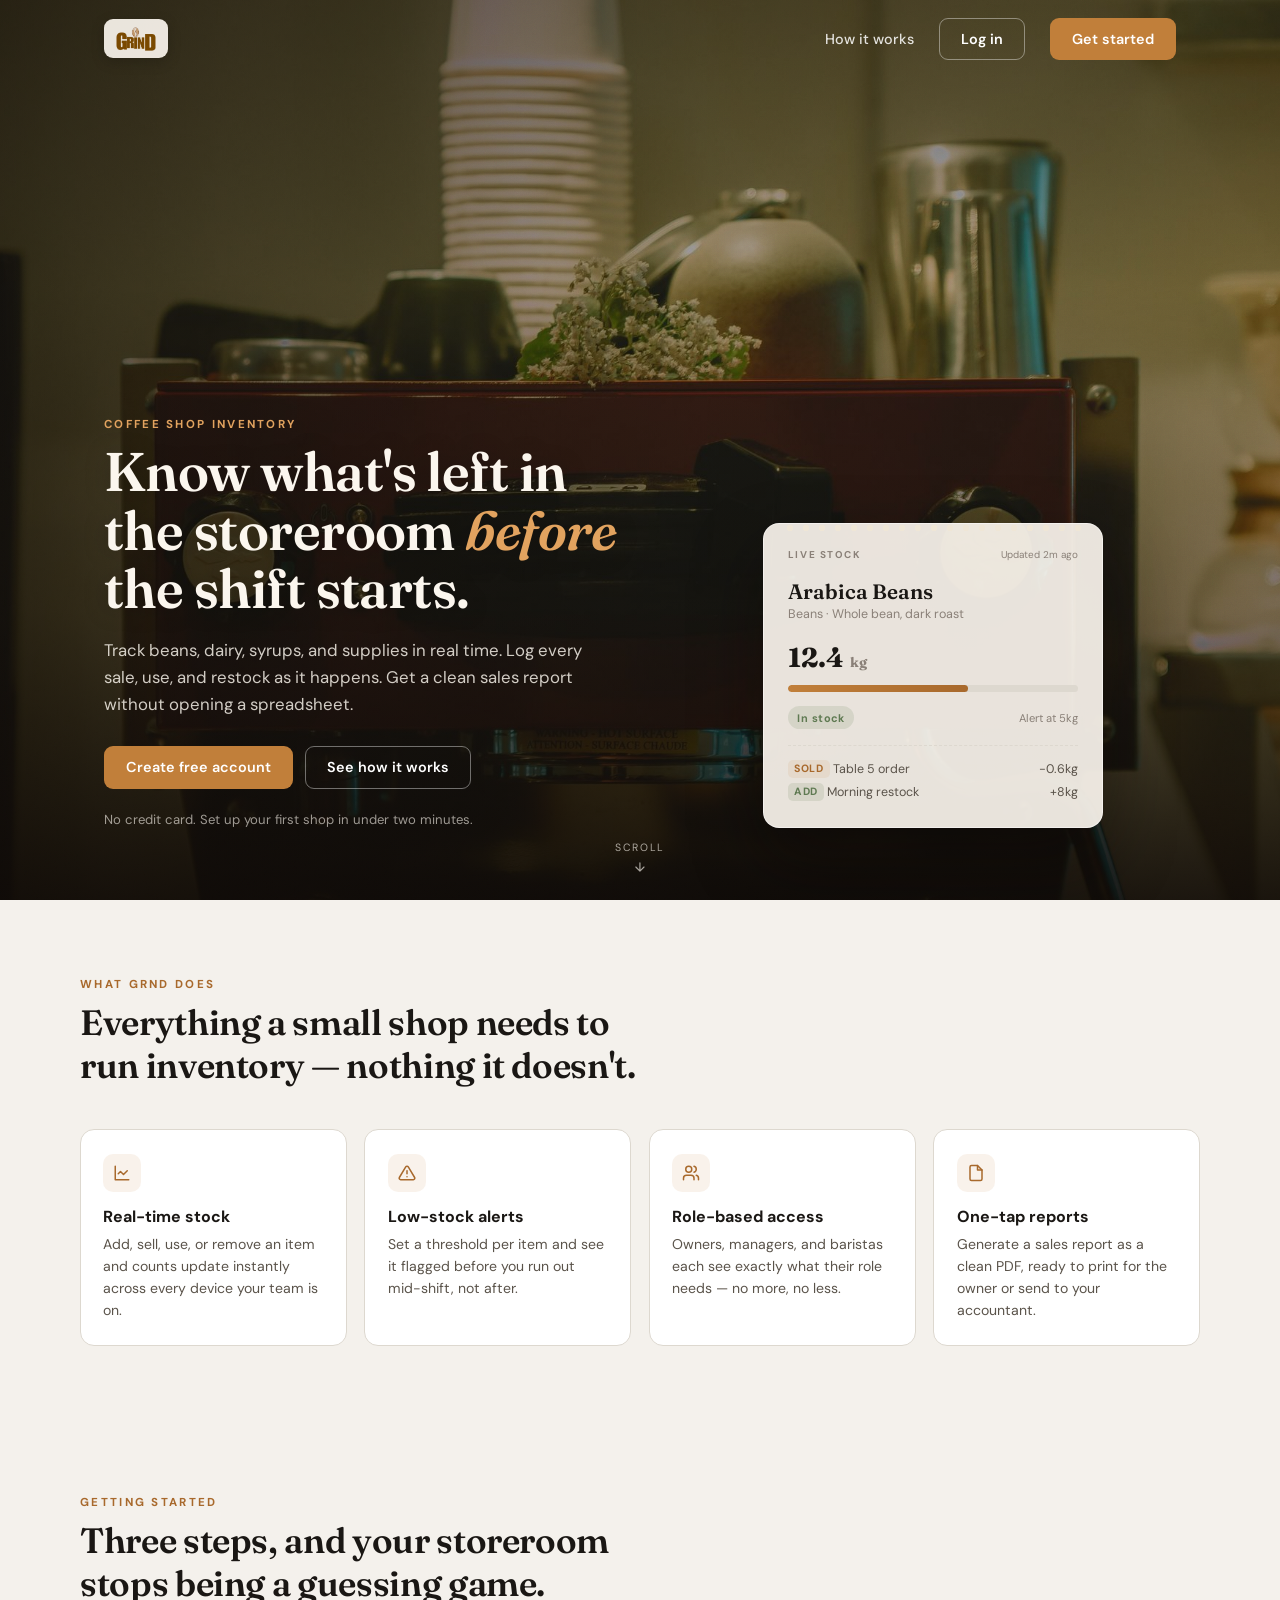
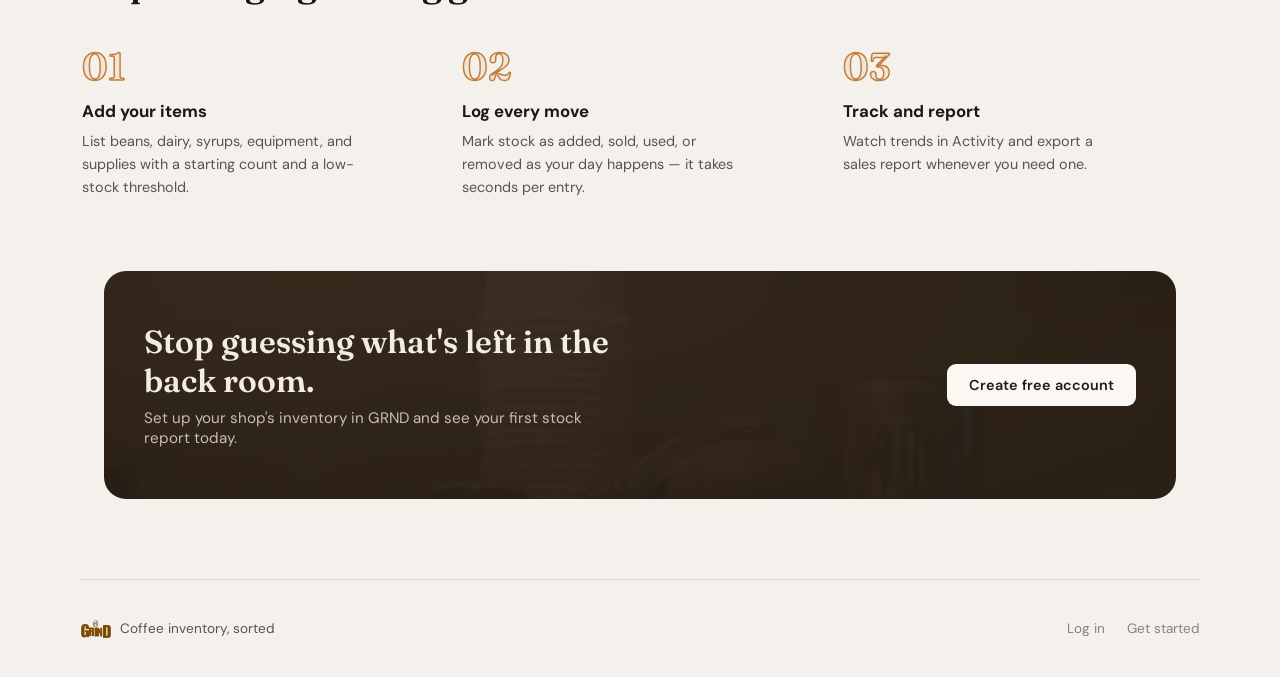
==== commit 6bd1b343: "Update index.html" ====
--- a/index.html
+++ b/index.html
@@ -61,15 +61,12 @@
     display:flex;align-items:center;justify-content:space-between;
   }
   .nav-brand{display:flex;align-items:center;gap:0.55rem;}
-  .nav-logo{
-    width:34px;height:34px;border-radius:10px;
-    background:rgba(255,255,255,0.12);border:1px solid rgba(255,255,255,0.35);
-    display:flex;align-items:center;justify-content:center;
-    transition:background 0.35s ease, border-color 0.35s ease;
-  }
-  .nav.scrolled .nav-logo{background:var(--accent-soft);border-color:rgba(193,127,58,0.3);}
-  .nav-name{font-weight:700;letter-spacing:0.1em;font-size:1.05rem;color:#fff;transition:color 0.35s ease;}
-  .nav.scrolled .nav-name{color:var(--ink);}
+  .nav-logo-chip{
+    display:inline-flex;align-items:center;
+    background:rgba(251,246,238,0.92);
+    padding:0.4rem 0.7rem;border-radius:9px;
+    box-shadow:0 4px 14px rgba(0,0,0,0.18);
+  }
   .nav-cta{
     display:flex;align-items:center;gap:1.6rem;
   }
@@ -267,10 +264,9 @@
 <nav class="nav">
   <div class="nav-inner">
     <div class="nav-brand">
-      <div class="nav-logo">
-        <img src="images/logo-mark.png" width="20" height="20" alt="GRND" style="object-fit:contain;">
+      <div class="nav-logo-chip">
+        <img src="images/logo-full.png" style="height:26px;width:auto;object-fit:contain;display:block;" alt="GRND">
       </div>
-      <span class="nav-name">GRND</span>
     </div>
     <div class="nav-cta">
       <a class="nav-link" href="#how">How it works</a>
@@ -391,8 +387,8 @@
 <footer class="footer wrap">
   <div class="footer-inner">
     <div class="footer-brand">
-      <img src="images/logo-mark.png" width="16" height="16" alt="GRND" style="object-fit:contain;">
-      <span>GRND · Coffee inventory, sorted</span>
+      <img src="images/logo-full.png" style="height:20px;width:auto;object-fit:contain;" alt="GRND">
+      <span>Coffee inventory, sorted</span>
     </div>
     <div class="footer-links">
       <a href="app.html">Log in</a>
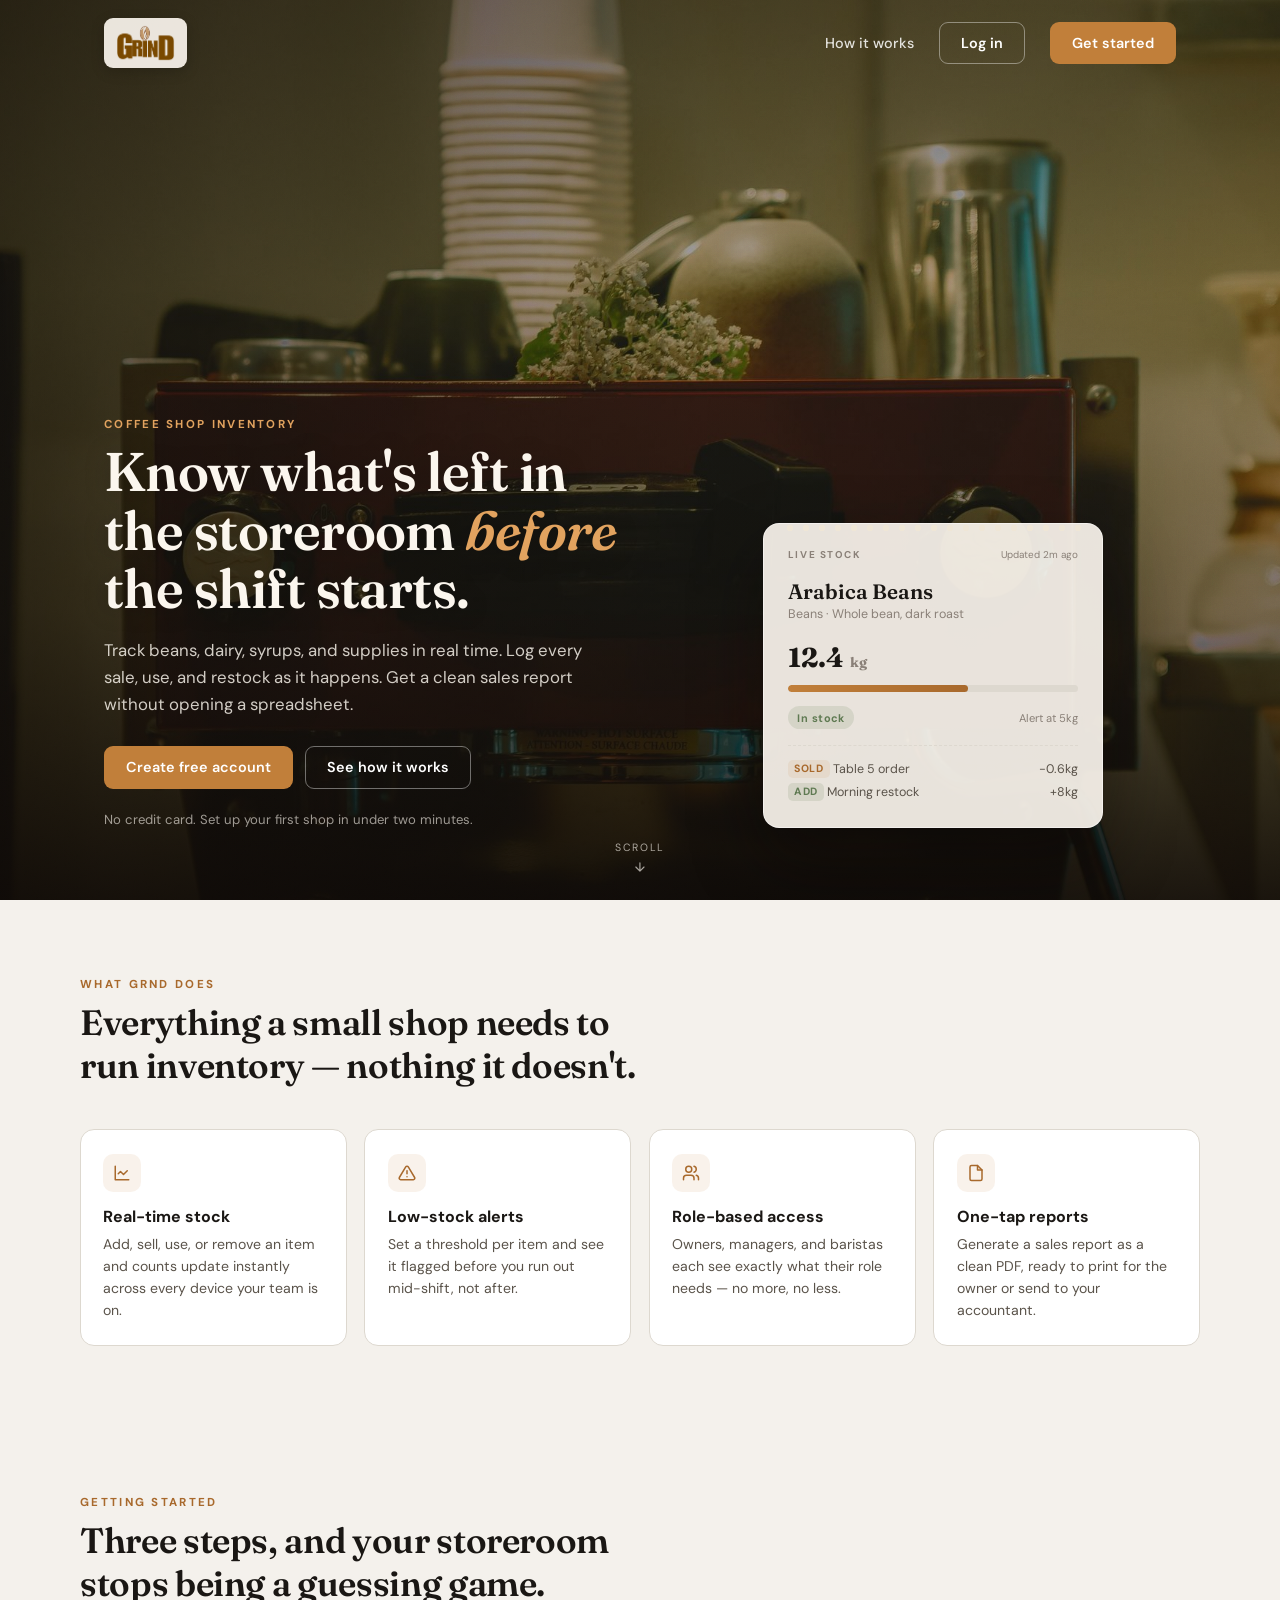
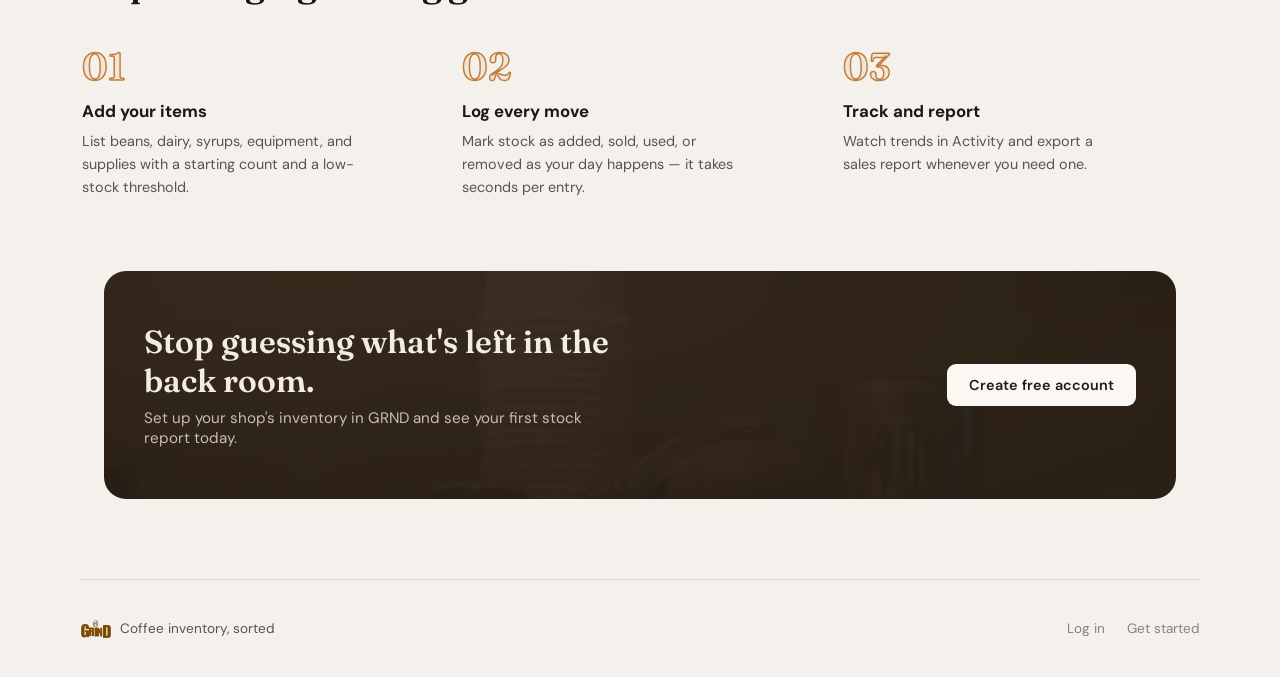
==== commit 8bc374f4: "Update index.html" ====
--- a/index.html
+++ b/index.html
@@ -4,7 +4,7 @@
 <meta charset="UTF-8">
 <meta name="viewport" content="width=device-width, initial-scale=1.0">
 <title>GRND — Coffee Inventory, Sorted</title>
-<link rel="icon" type="image/png" href="images/logo-mark.png">
+<link rel="icon" type="image/png" href="images/logo-full.png">
 <meta name="description" content="GRND helps coffee shops track beans, dairy, syrups, and supplies in real time, log every sale and restock, and generate reports in one click.">
 <link rel="preconnect" href="https://fonts.googleapis.com">
 <link href="https://fonts.googleapis.com/css2?family=Fraunces:opsz,wght@9..144,500;9..144,600;9..144,700&family=DM+Sans:ital,opsz,wght@0,9..40,400;0,9..40,500;0,9..40,600;0,9..40,700;1,9..40,400&display=swap" rel="stylesheet">
@@ -265,7 +265,7 @@
   <div class="nav-inner">
     <div class="nav-brand">
       <div class="nav-logo-chip">
-        <img src="images/logo-full.png" style="height:26px;width:auto;object-fit:contain;display:block;" alt="GRND">
+        <img src="images/logo-full.png" style="height:38px;width:auto;object-fit:contain;display:block;" alt="GRND">
       </div>
     </div>
     <div class="nav-cta">
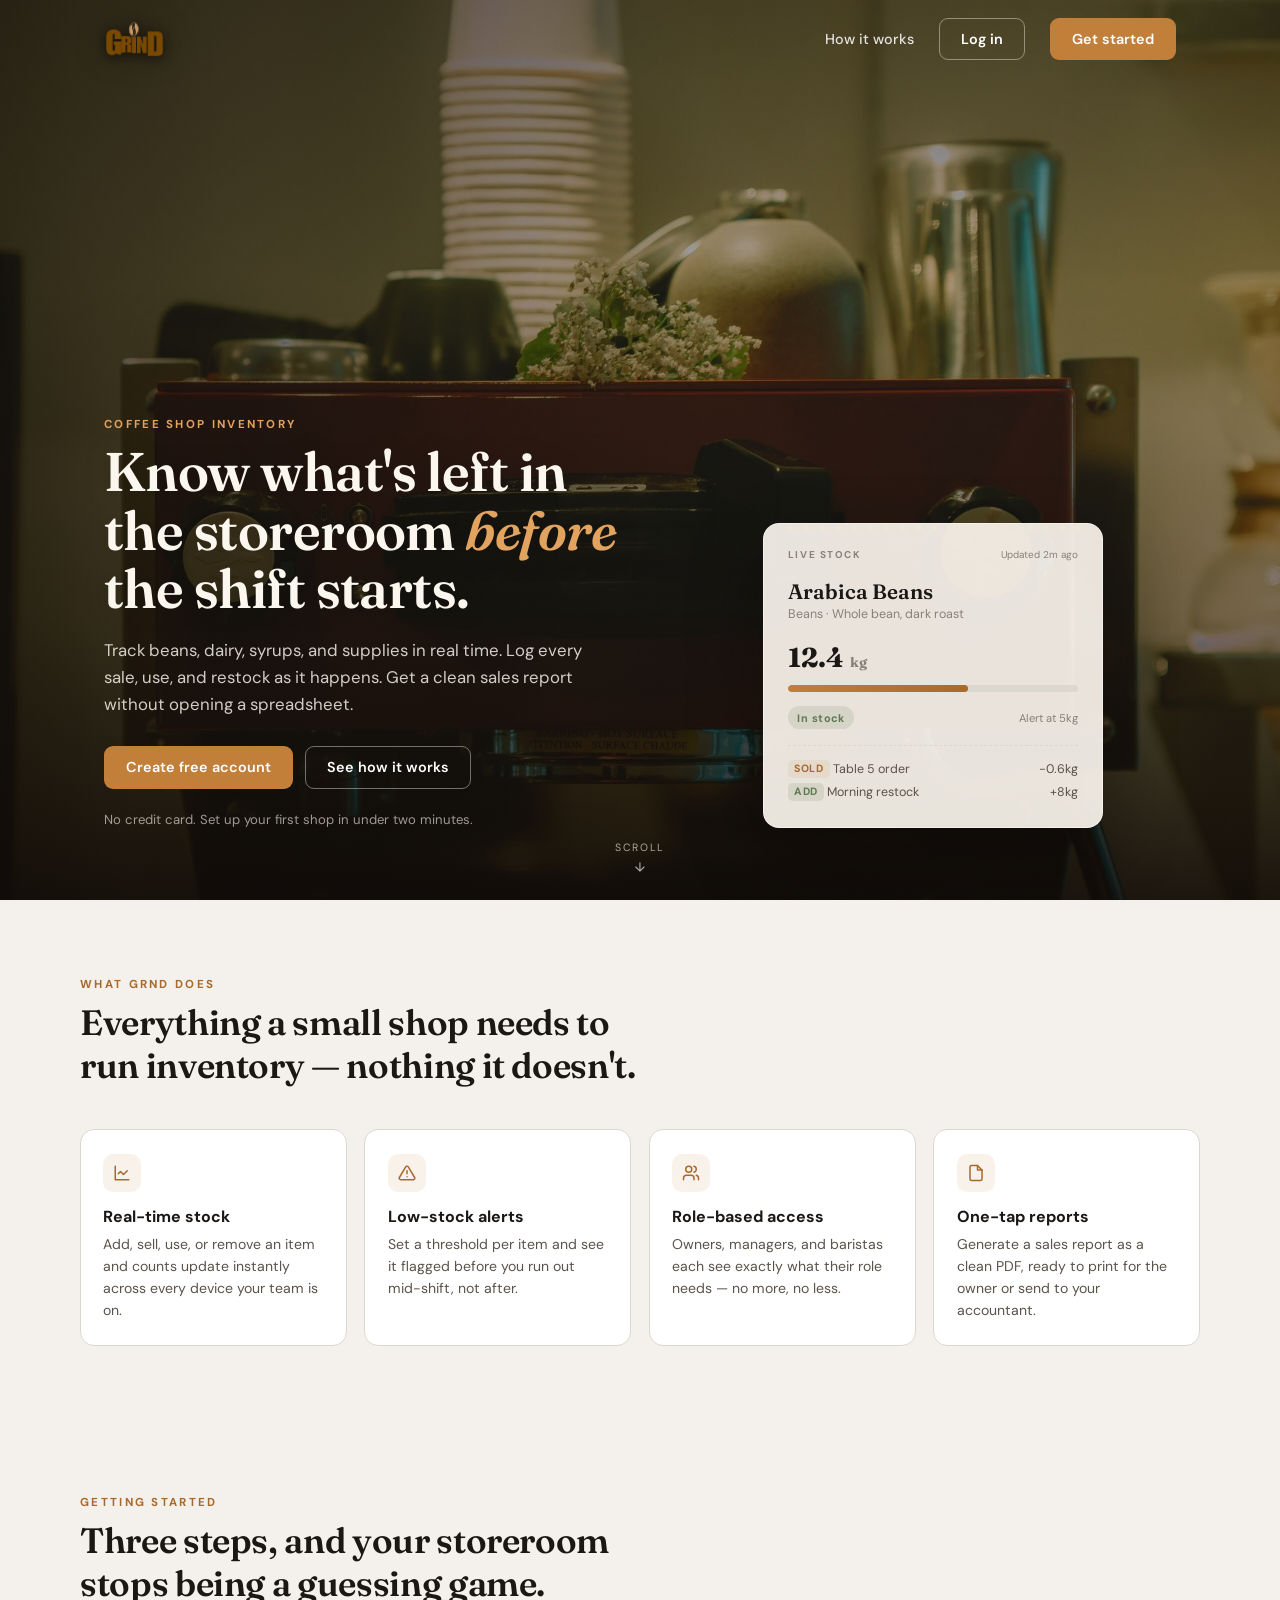
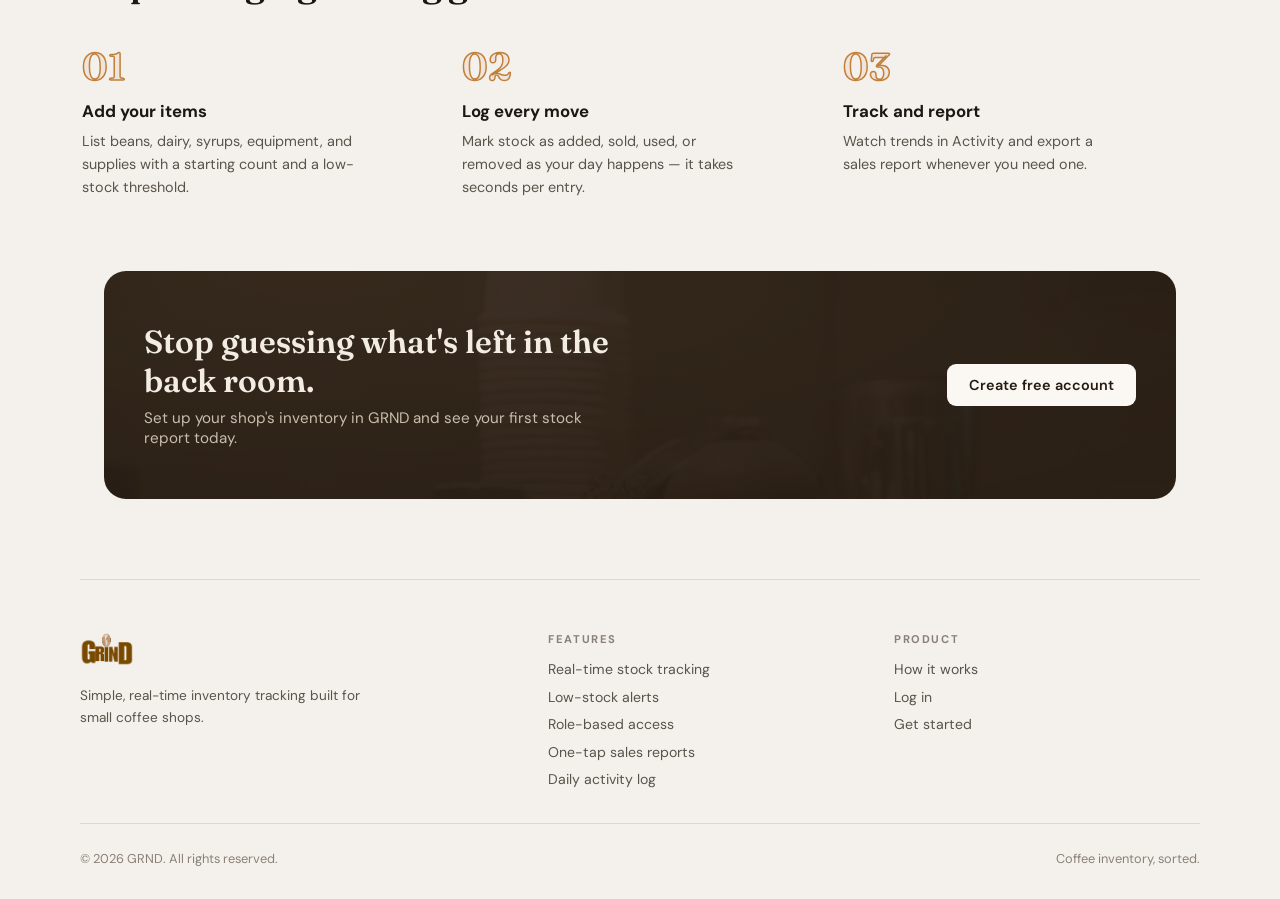
==== commit 095c3eb9: "Update index.html" ====
--- a/index.html
+++ b/index.html
@@ -61,11 +61,9 @@
     display:flex;align-items:center;justify-content:space-between;
   }
   .nav-brand{display:flex;align-items:center;gap:0.55rem;}
-  .nav-logo-chip{
-    display:inline-flex;align-items:center;
-    background:rgba(251,246,238,0.92);
-    padding:0.4rem 0.7rem;border-radius:9px;
-    box-shadow:0 4px 14px rgba(0,0,0,0.18);
+  .nav-logo-img{
+    height:38px;width:auto;object-fit:contain;display:block;
+    filter:drop-shadow(0 2px 6px rgba(0,0,0,0.55)) drop-shadow(0 0 14px rgba(0,0,0,0.35));
   }
   .nav-cta{
     display:flex;align-items:center;gap:1.6rem;
@@ -241,11 +239,25 @@
   .cta-band p{color:#c9beae;margin-top:0.5rem;max-width:440px;font-size:0.95rem;}
 
   /* ── FOOTER ──────────────────────────────────── */
-  .footer{border-top:1px solid var(--border);padding:2.4rem 0;}
-  .footer-inner{display:flex;justify-content:space-between;align-items:center;flex-wrap:wrap;gap:1rem;}
-  .footer-brand{display:flex;align-items:center;gap:0.5rem;color:var(--ink2);font-size:0.85rem;}
-  .footer-links{display:flex;gap:1.4rem;font-size:0.85rem;color:var(--ink3);}
-  .footer-links a:hover{color:var(--accent-h);}
+  .footer{border-top:1px solid var(--border);padding:3.2rem 0 2rem;}
+  .footer-grid{
+    display:grid;grid-template-columns:1.4fr 1fr 1fr;gap:2.5rem;
+    padding-bottom:2.2rem;
+  }
+  .footer-col-brand p{font-size:0.85rem;color:var(--ink2);line-height:1.6;max-width:280px;margin-top:0.9rem;}
+  .footer-col h4{
+    font-size:0.7rem;font-weight:700;letter-spacing:0.14em;text-transform:uppercase;
+    color:var(--ink3);margin-bottom:0.9rem;
+  }
+  .footer-col ul{list-style:none;display:flex;flex-direction:column;gap:0.6rem;}
+  .footer-col ul li{font-size:0.88rem;color:var(--ink2);}
+  .footer-col ul a{color:var(--ink2);}
+  .footer-col ul a:hover{color:var(--accent-h);}
+  .footer-bottom{
+    display:flex;justify-content:space-between;align-items:center;flex-wrap:wrap;gap:0.6rem;
+    padding-top:1.6rem;border-top:1px solid var(--border);
+    font-size:0.8rem;color:var(--ink3);
+  }
 
   @media (max-width:900px){
     .hero-inner{grid-template-columns:1fr;padding-top:6.5rem;}
@@ -253,6 +265,7 @@
     .feature-grid{grid-template-columns:repeat(2,1fr);}
     .steps{grid-template-columns:1fr;}
     .cta-band{flex-direction:column;align-items:flex-start;}
+    .footer-grid{grid-template-columns:1fr;gap:1.8rem;}
   }
   @media (prefers-reduced-motion: reduce){
     .anim,.ticket-bar-fill{animation:none !important;opacity:1 !important;transform:none !important;width:62% !important;}
@@ -264,9 +277,7 @@
 <nav class="nav">
   <div class="nav-inner">
     <div class="nav-brand">
-      <div class="nav-logo-chip">
-        <img src="images/logo-full.png" style="height:38px;width:auto;object-fit:contain;display:block;" alt="GRND">
-      </div>
+      <img src="images/logo-full.png" class="nav-logo-img" alt="GRND">
     </div>
     <div class="nav-cta">
       <a class="nav-link" href="#how">How it works</a>
@@ -385,15 +396,36 @@
 </section>
 
 <footer class="footer wrap">
-  <div class="footer-inner">
-    <div class="footer-brand">
-      <img src="images/logo-full.png" style="height:20px;width:auto;object-fit:contain;" alt="GRND">
-      <span>Coffee inventory, sorted</span>
-    </div>
-    <div class="footer-links">
-      <a href="app.html">Log in</a>
-      <a href="app.html">Get started</a>
-    </div>
+  <div class="footer-grid">
+    <div class="footer-col footer-col-brand">
+      <img src="images/logo-full.png" style="height:34px;width:auto;object-fit:contain;" alt="GRND">
+      <p>Simple, real-time inventory tracking built for small coffee shops.</p>
+    </div>
+
+    <div class="footer-col">
+      <h4>Features</h4>
+      <ul>
+        <li>Real-time stock tracking</li>
+        <li>Low-stock alerts</li>
+        <li>Role-based access</li>
+        <li>One-tap sales reports</li>
+        <li>Daily activity log</li>
+      </ul>
+    </div>
+
+    <div class="footer-col">
+      <h4>Product</h4>
+      <ul>
+        <li><a href="#how">How it works</a></li>
+        <li><a href="app.html">Log in</a></li>
+        <li><a href="app.html">Get started</a></li>
+      </ul>
+    </div>
+  </div>
+
+  <div class="footer-bottom">
+    <span>© 2026 GRND. All rights reserved.</span>
+    <span>Coffee inventory, sorted.</span>
   </div>
 </footer>
 
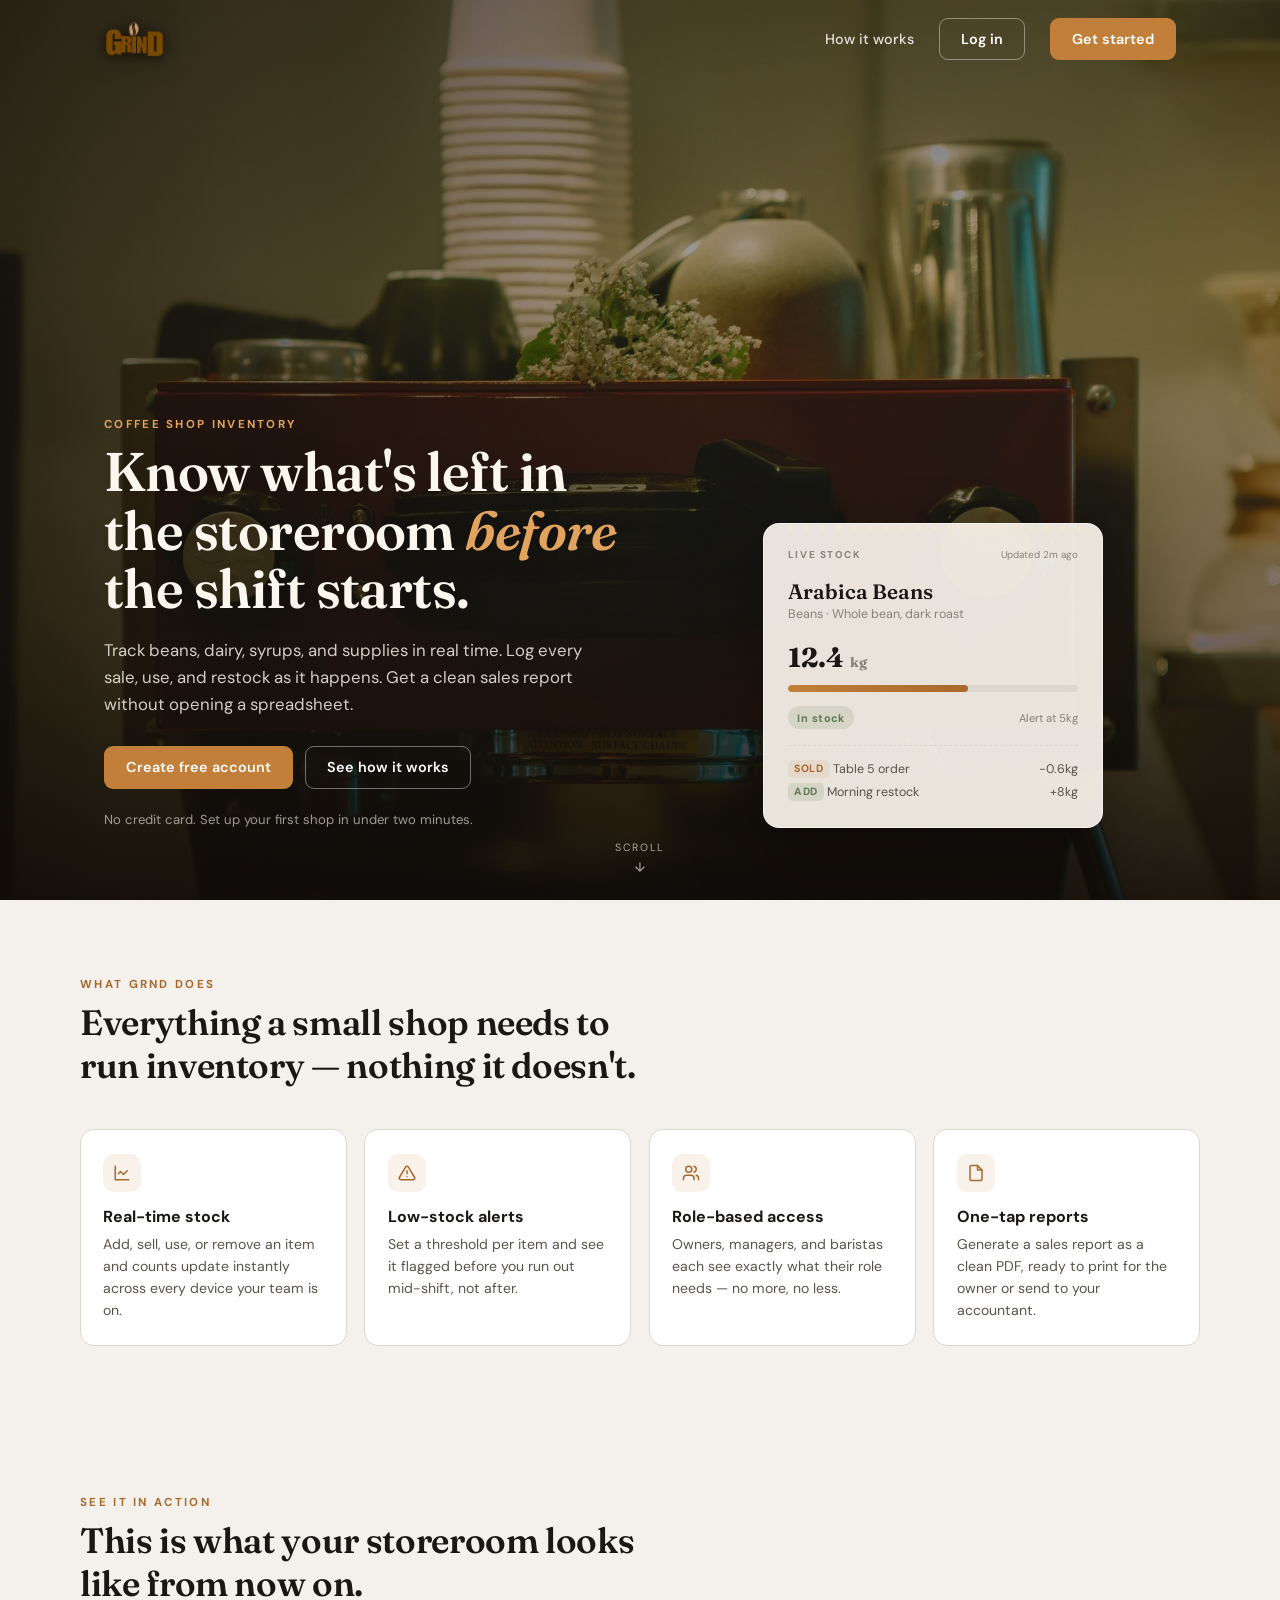
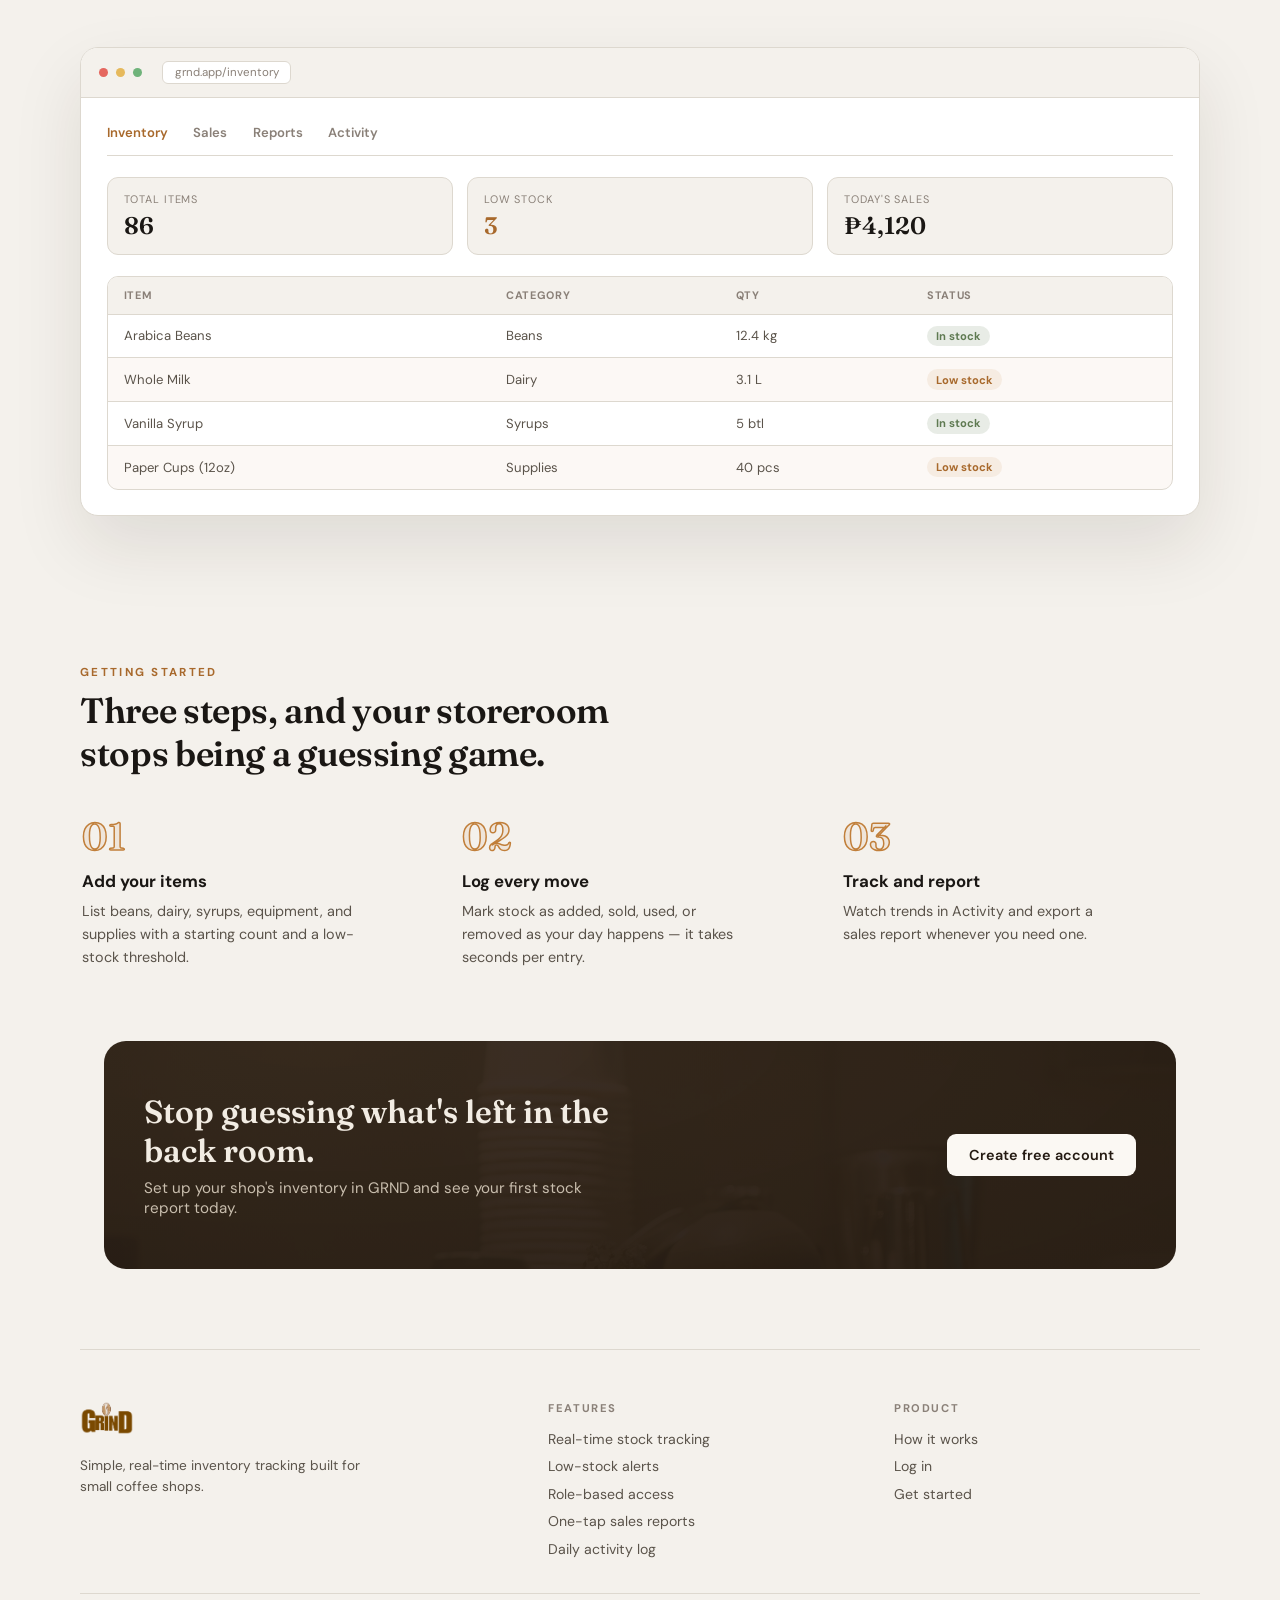
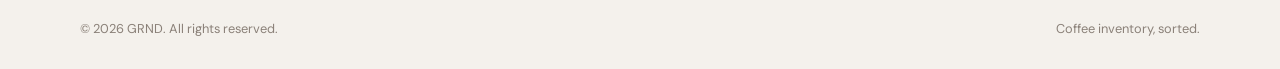
==== commit b258aefb: "Update index.html" ====
--- a/index.html
+++ b/index.html
@@ -64,7 +64,9 @@
   .nav-logo-img{
     height:38px;width:auto;object-fit:contain;display:block;
     filter:drop-shadow(0 2px 6px rgba(0,0,0,0.55)) drop-shadow(0 0 14px rgba(0,0,0,0.35));
-  }
+    transition:filter 0.35s ease;
+  }
+  .nav.scrolled .nav-logo-img{ filter:none; }
   .nav-cta{
     display:flex;align-items:center;gap:1.6rem;
   }
@@ -212,6 +214,48 @@
   .feature-card h3{font-size:1rem;font-weight:700;margin-bottom:0.45rem;}
   .feature-card p{font-size:0.88rem;color:var(--ink2);line-height:1.55;}
 
+  /* ── APP PREVIEW MOCKUP ─────────────────────── */
+  .app-preview{
+    background:var(--bg2);border:1px solid var(--border);border-radius:18px;
+    box-shadow:0 30px 70px rgba(36,26,18,0.1);
+    overflow:hidden;
+  }
+  .browser-chrome{
+    display:flex;align-items:center;gap:0.5rem;
+    padding:0.8rem 1.1rem;border-bottom:1px solid var(--border);
+    background:var(--bg);
+  }
+  .chrome-dot{width:9px;height:9px;border-radius:50%;display:inline-block;}
+  .chrome-url{
+    margin-left:0.8rem;font-size:0.72rem;color:var(--ink3);
+    background:var(--bg2);border:1px solid var(--border);border-radius:6px;
+    padding:0.2rem 0.7rem;
+  }
+  .mock-body{padding:1.6rem;}
+  .mock-tabs{display:flex;gap:1.6rem;border-bottom:1px solid var(--border);margin-bottom:1.3rem;padding-bottom:0.9rem;}
+  .mock-tab{font-size:0.82rem;font-weight:600;color:var(--ink3);}
+  .mock-tab.active{color:var(--accent-h);}
+  .mock-stats{display:grid;grid-template-columns:repeat(3,1fr);gap:0.9rem;margin-bottom:1.3rem;}
+  .mock-stat{
+    background:var(--bg);border:1px solid var(--border);border-radius:11px;
+    padding:0.9rem 1rem;display:flex;flex-direction:column;gap:0.3rem;
+  }
+  .mock-stat-label{font-size:0.68rem;color:var(--ink3);text-transform:uppercase;letter-spacing:0.08em;}
+  .mock-stat-value{font-family:var(--serif);font-size:1.5rem;font-weight:600;color:var(--ink);}
+  .mock-stat-warn .mock-stat-value{color:var(--accent-h);}
+  .mock-table{border:1px solid var(--border);border-radius:11px;overflow:hidden;}
+  .mock-row{
+    display:grid;grid-template-columns:2fr 1.2fr 1fr 1.2fr;align-items:center;
+    padding:0.7rem 1rem;font-size:0.82rem;color:var(--ink2);
+    border-bottom:1px solid var(--border);
+  }
+  .mock-row:last-child{border-bottom:none;}
+  .mock-row-head{background:var(--bg);font-size:0.68rem;text-transform:uppercase;letter-spacing:0.06em;color:var(--ink3);font-weight:700;}
+  .mock-row-low{background:rgba(193,127,58,0.05);}
+  .mock-badge{font-size:0.7rem;font-weight:700;padding:0.2rem 0.6rem;border-radius:99px;justify-self:start;}
+  .mock-ok{background:rgba(95,122,82,0.14);color:var(--ok, #5f7a52);}
+  .mock-low{background:var(--accent-soft);color:var(--accent-h);}
+
   /* ── HOW IT WORKS ────────────────────────────── */
   .steps{display:grid;grid-template-columns:repeat(3,1fr);gap:1.4rem;}
   .step{position:relative;padding-left:0.1rem;}
@@ -266,6 +310,9 @@
     .steps{grid-template-columns:1fr;}
     .cta-band{flex-direction:column;align-items:flex-start;}
     .footer-grid{grid-template-columns:1fr;gap:1.8rem;}
+    .mock-stats{grid-template-columns:1fr;}
+    .mock-row{grid-template-columns:1.6fr 1fr 1fr;}
+    .mock-row span:nth-child(2){display:none;}
   }
   @media (prefers-reduced-motion: reduce){
     .anim,.ticket-bar-fill{animation:none !important;opacity:1 !important;transform:none !important;width:62% !important;}
@@ -361,6 +408,62 @@
   </div>
 </section>
 
+<section class="section wrap">
+  <div class="section-head">
+    <span class="eyebrow">See it in action</span>
+    <h2>This is what your storeroom looks like from now on.</h2>
+  </div>
+  <div class="app-preview">
+    <div class="browser-chrome">
+      <span class="chrome-dot" style="background:#e5675f;"></span>
+      <span class="chrome-dot" style="background:#e6b95c;"></span>
+      <span class="chrome-dot" style="background:#6fb37a;"></span>
+      <span class="chrome-url">grnd.app/inventory</span>
+    </div>
+    <div class="mock-body">
+      <div class="mock-tabs">
+        <span class="mock-tab active">Inventory</span>
+        <span class="mock-tab">Sales</span>
+        <span class="mock-tab">Reports</span>
+        <span class="mock-tab">Activity</span>
+      </div>
+
+      <div class="mock-stats">
+        <div class="mock-stat">
+          <span class="mock-stat-label">Total items</span>
+          <span class="mock-stat-value">86</span>
+        </div>
+        <div class="mock-stat mock-stat-warn">
+          <span class="mock-stat-label">Low stock</span>
+          <span class="mock-stat-value">3</span>
+        </div>
+        <div class="mock-stat">
+          <span class="mock-stat-label">Today's sales</span>
+          <span class="mock-stat-value">₱4,120</span>
+        </div>
+      </div>
+
+      <div class="mock-table">
+        <div class="mock-row mock-row-head">
+          <span>Item</span><span>Category</span><span>Qty</span><span>Status</span>
+        </div>
+        <div class="mock-row">
+          <span>Arabica Beans</span><span>Beans</span><span>12.4 kg</span><span class="mock-badge mock-ok">In stock</span>
+        </div>
+        <div class="mock-row mock-row-low">
+          <span>Whole Milk</span><span>Dairy</span><span>3.1 L</span><span class="mock-badge mock-low">Low stock</span>
+        </div>
+        <div class="mock-row">
+          <span>Vanilla Syrup</span><span>Syrups</span><span>5 btl</span><span class="mock-badge mock-ok">In stock</span>
+        </div>
+        <div class="mock-row mock-row-low">
+          <span>Paper Cups (12oz)</span><span>Supplies</span><span>40 pcs</span><span class="mock-badge mock-low">Low stock</span>
+        </div>
+      </div>
+    </div>
+  </div>
+</section>
+
 <section class="section wrap" id="how">
   <div class="section-head">
     <span class="eyebrow">Getting started</span>
